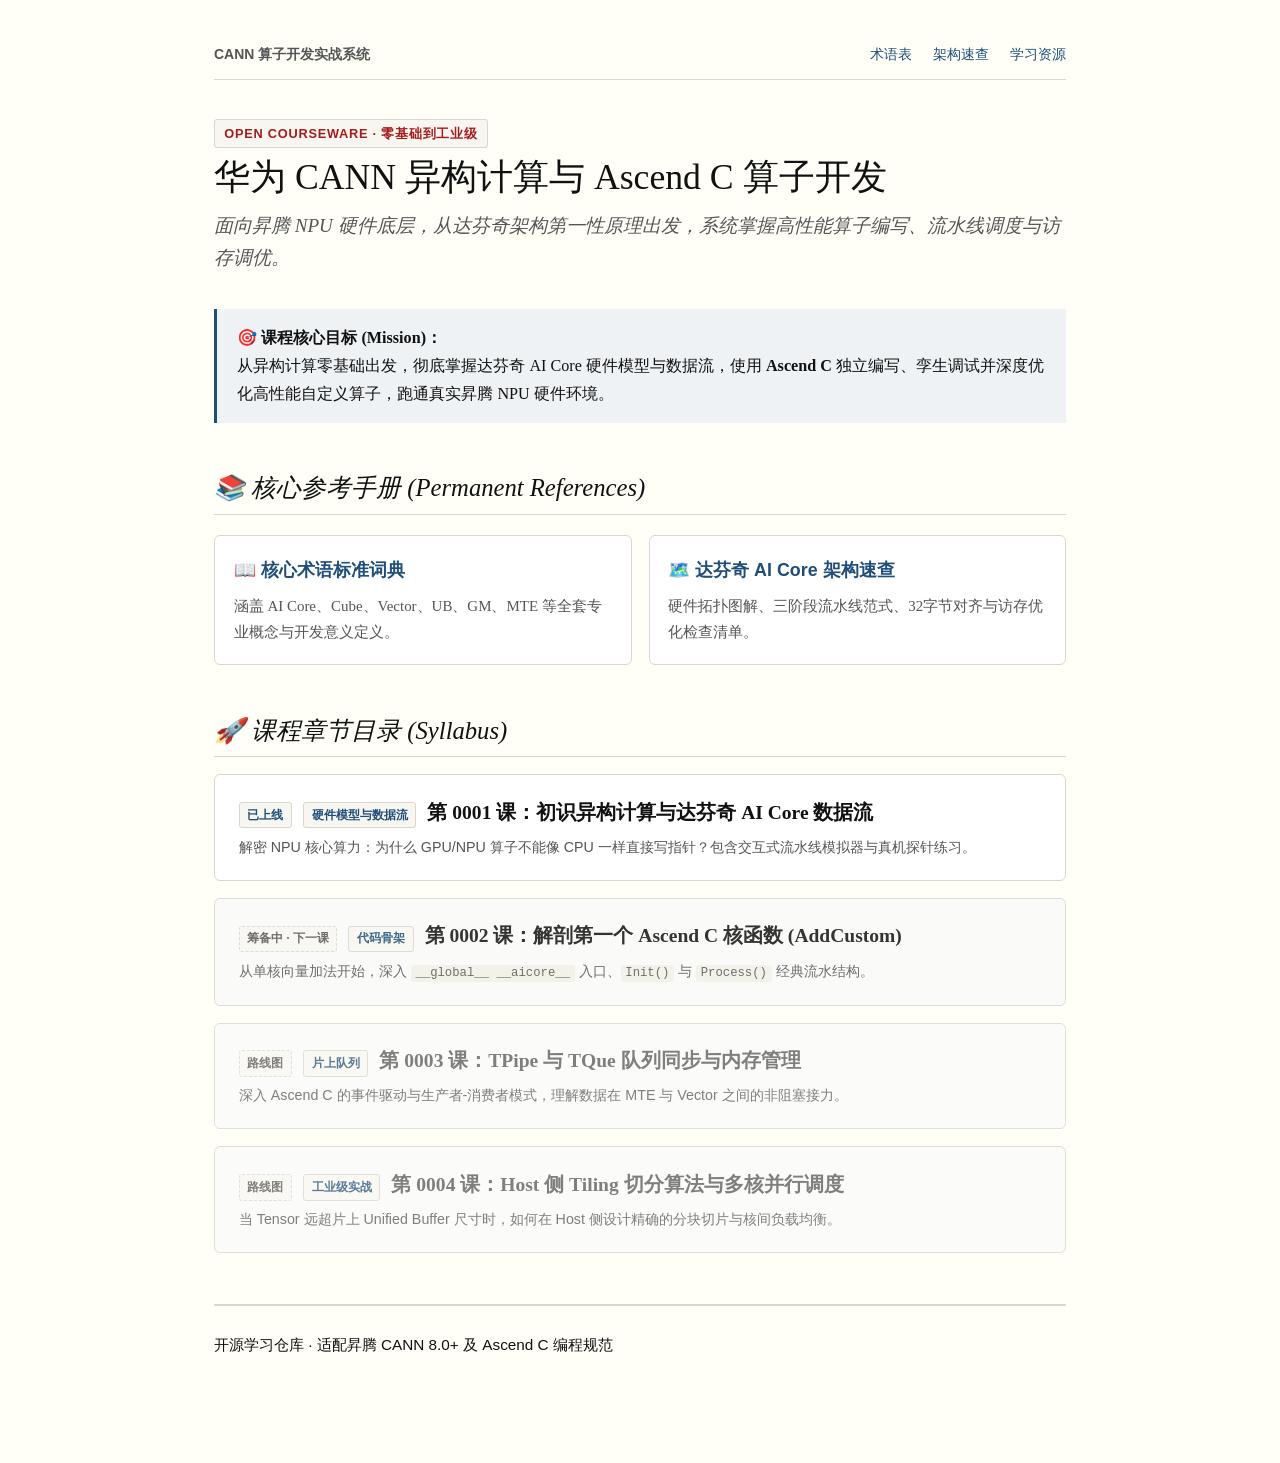
==== index.html @ 4b3ed384 "feat: initial commit for Huawei CANN & Ascend C courseware" ====
<!DOCTYPE html>
<html lang="zh-CN">
<head>
  <meta charset="UTF-8">
  <meta name="viewport" content="width=device-width, initial-scale=1.0">
  <title>华为 CANN 异构计算与 Ascend C 算子开发实战体系</title>
  <link rel="stylesheet" href="./assets/style.css">
  <style>
    .lesson-card {
      border: 1px solid var(--border);
      border-radius: 6px;
      padding: 1.2rem 1.4rem;
      margin: 1rem 0;
      background: #ffffff;
      transition: transform 0.15s ease, box-shadow 0.15s ease;
    }
    .lesson-card:hover {
      transform: translateY(-2px);
      box-shadow: 0 4px 12px rgba(0,0,0,0.06);
    }
    .lesson-card a {
      font-size: 1.15rem;
      font-weight: 600;
      text-decoration: none;
      color: var(--ink);
    }
    .lesson-card a:hover {
      color: var(--accent);
    }
    .lesson-meta {
      font-family: var(--font-sans);
      font-size: 0.84rem;
      color: var(--ink-muted);
      margin-top: 0.35rem;
    }
    .tag {
      display: inline-block;
      font-size: 0.72rem;
      padding: 0.1rem 0.45rem;
      border-radius: 3px;
      background: var(--surface);
      border: 1px solid var(--border);
      margin-right: 0.4rem;
      color: var(--accent-blue);
      font-weight: 600;
    }
    .tag-upcoming {
      color: var(--ink-muted);
      border-style: dashed;
    }
  </style>
</head>
<body>
  <nav class="course-nav">
    <div><strong>CANN 算子开发实战系统</strong></div>
    <div>
      <a href="./reference/glossary.html">术语表</a>
      <a href="./reference/architecture-cheatsheet.html">架构速查</a>
      <a href="./RESOURCES.md">学习资源</a>
    </div>
  </nav>

  <span class="badge">Open Courseware · 零基础到工业级</span>
  <h1>华为 CANN 异构计算与 Ascend C 算子开发</h1>
  <p class="subtitle">面向昇腾 NPU 硬件底层，从达芬奇架构第一性原理出发，系统掌握高性能算子编写、流水线调度与访存调优。</p>

  <div class="mission-tie">
    <strong>🎯 课程核心目标 (Mission)：</strong><br>
    从异构计算零基础出发，彻底掌握达芬奇 AI Core 硬件模型与数据流，使用 <strong>Ascend C</strong> 独立编写、孪生调试并深度优化高性能自定义算子，跑通真实昇腾 NPU 硬件环境。
  </div>

  <h2>📚 核心参考手册 (Permanent References)</h2>
  <div style="display: grid; grid-template-columns: 1fr 1fr; gap: 1rem; margin: 1.2rem 0;">
    <div style="border: 1px solid var(--border); border-radius: 6px; padding: 1.1rem; background: #ffffff;">
      <h3 style="margin-top:0;"><a href="./reference/glossary.html" style="text-decoration:none; color:var(--accent-blue);">📖 核心术语标准词典</a></h3>
      <p style="font-size:0.88rem; color:var(--ink-muted); margin-bottom:0;">
        涵盖 AI Core、Cube、Vector、UB、GM、MTE 等全套专业概念与开发意义定义。
      </p>
    </div>
    <div style="border: 1px solid var(--border); border-radius: 6px; padding: 1.1rem; background: #ffffff;">
      <h3 style="margin-top:0;"><a href="./reference/architecture-cheatsheet.html" style="text-decoration:none; color:var(--accent-blue);">🗺️ 达芬奇 AI Core 架构速查</a></h3>
      <p style="font-size:0.88rem; color:var(--ink-muted); margin-bottom:0;">
        硬件拓扑图解、三阶段流水线范式、32字节对齐与访存优化检查清单。
      </p>
    </div>
  </div>

  <h2>🚀 课程章节目录 (Syllabus)</h2>

  <div class="lesson-card">
    <div>
      <span class="tag">已上线</span>
      <span class="tag">硬件模型与数据流</span>
      <a href="./lessons/0001-cann-stack-and-aicore.html">第 0001 课：初识异构计算与达芬奇 AI Core 数据流</a>
    </div>
    <div class="lesson-meta">
      解密 NPU 核心算力：为什么 GPU/NPU 算子不能像 CPU 一样直接写指针？包含交互式流水线模拟器与真机探针练习。
    </div>
  </div>

  <div class="lesson-card" style="opacity: 0.85; background: #fafafa;">
    <div>
      <span class="tag tag-upcoming">筹备中 · 下一课</span>
      <span class="tag">代码骨架</span>
      <span style="font-size: 1.15rem; font-weight: 600; color: var(--ink);">第 0002 课：解剖第一个 Ascend C 核函数 (AddCustom)</span>
    </div>
    <div class="lesson-meta">
      从单核向量加法开始，深入 <code>__global__ __aicore__</code> 入口、<code>Init()</code> 与 <code>Process()</code> 经典流水结构。
    </div>
  </div>

  <div class="lesson-card" style="opacity: 0.75; background: #fafafa;">
    <div>
      <span class="tag tag-upcoming">路线图</span>
      <span class="tag">片上队列</span>
      <span style="font-size: 1.15rem; font-weight: 600; color: var(--ink-muted);">第 0003 课：TPipe 与 TQue 队列同步与内存管理</span>
    </div>
    <div class="lesson-meta">
      深入 Ascend C 的事件驱动与生产者-消费者模式，理解数据在 MTE 与 Vector 之间的非阻塞接力。
    </div>
  </div>

  <div class="lesson-card" style="opacity: 0.75; background: #fafafa;">
    <div>
      <span class="tag tag-upcoming">路线图</span>
      <span class="tag">工业级实战</span>
      <span style="font-size: 1.15rem; font-weight: 600; color: var(--ink-muted);">第 0004 课：Host 侧 Tiling 切分算法与多核并行调度</span>
    </div>
    <div class="lesson-meta">
      当 Tensor 远超片上 Unified Buffer 尺寸时，如何在 Host 侧设计精确的分块切片与核间负载均衡。
    </div>
  </div>

  <footer class="lesson-footer">
    <p>开源学习仓库 · 适配昇腾 CANN 8.0+ 及 Ascend C 编程规范</p>
  </footer>
</body>
</html>
---- assets/style.css ----
/* 
 * Huawei CANN & Ascend C Teaching Workspace Stylesheet
 * Inspired by Edward Tufte: high data-ink ratio, readable typography, margin notes, print-ready.
 */

:root {
  --bg: #fffff8;
  --surface: #f7f6f0;
  --surface-accent: #eef2f5;
  --ink: #111111;
  --ink-muted: #555555;
  --accent: #a61c1c;       /* Tufte crimson / Huawei subtle red */
  --accent-blue: #1f4e78;  /* Architecture blue */
  --border: #d8d6ce;
  --success-bg: #edf7ed;
  --success-ink: #1e4620;
  --success-border: #81c784;
  --error-bg: #fdeded;
  --error-ink: #5f2120;
  --error-border: #e57373;
  --code-bg: #f2f0e8;
  --font-serif: "Palatino Linotype", Palatino, "Book Antiqua", Georgia, "Songti SC", "Noto Serif CJK SC", serif;
  --font-sans: -apple-system, BlinkMacSystemFont, "PingFang SC", "Microsoft YaHei", "Helvetica Neue", sans-serif;
  --font-mono: "JetBrains Mono", "SFMono-Regular", Consolas, "Liberation Mono", Menlo, monospace;
}

* {
  box-sizing: border-box;
}

html {
  font-size: 17px;
  background-color: var(--bg);
  color: var(--ink);
}

body {
  font-family: var(--font-serif);
  line-height: 1.72;
  max-width: 920px;
  margin: 0 auto;
  padding: 2.5rem 2rem 5rem;
}

/* Top Navigation / Breadcrumb */
.course-nav {
  font-family: var(--font-sans);
  font-size: 0.82rem;
  color: var(--ink-muted);
  border-bottom: 1px solid var(--border);
  padding-bottom: 0.75rem;
  margin-bottom: 2.2rem;
  display: flex;
  justify-content: space-between;
  align-items: center;
  flex-wrap: wrap;
  gap: 0.5rem;
}

.course-nav a {
  color: var(--accent-blue);
  text-decoration: none;
  margin-left: 1rem;
}

.course-nav a:first-child {
  margin-left: 0;
}

.course-nav a:hover {
  text-decoration: underline;
}

.badge {
  display: inline-block;
  font-family: var(--font-sans);
  font-size: 0.75rem;
  font-weight: 600;
  text-transform: uppercase;
  letter-spacing: 0.06em;
  padding: 0.15rem 0.55rem;
  border-radius: 3px;
  background: var(--surface);
  border: 1px solid var(--border);
  color: var(--accent);
}

/* Headings */
h1 {
  font-weight: 400;
  font-size: 2.1rem;
  line-height: 1.25;
  margin: 0.4rem 0 0.6rem;
  color: var(--ink);
}

.subtitle {
  font-size: 1.12rem;
  color: var(--ink-muted);
  font-style: italic;
  margin-top: 0;
  margin-bottom: 2rem;
}

h2 {
  font-weight: 400;
  font-style: italic;
  font-size: 1.45rem;
  margin-top: 2.6rem;
  margin-bottom: 0.8rem;
  border-bottom: 1px solid var(--border);
  padding-bottom: 0.25rem;
}

h3 {
  font-family: var(--font-sans);
  font-size: 1.05rem;
  font-weight: 600;
  margin-top: 1.6rem;
  margin-bottom: 0.5rem;
}

p {
  margin-top: 0;
  margin-bottom: 1.15rem;
}

a {
  color: var(--accent);
  text-decoration: underline;
  text-decoration-thickness: 1px;
  text-underline-offset: 3px;
}

a:hover {
  color: var(--accent-blue);
}

/* Code & Pre */
code {
  font-family: var(--font-mono);
  font-size: 0.86em;
  background: var(--code-bg);
  padding: 0.12em 0.38em;
  border-radius: 3px;
}

pre {
  background: #1d2021;
  color: #ebdbb2;
  padding: 1.1rem 1.3rem;
  border-radius: 5px;
  overflow-x: auto;
  font-family: var(--font-mono);
  font-size: 0.84rem;
  line-height: 1.55;
  margin: 1.2rem 0 1.5rem;
}

pre code {
  background: none;
  padding: 0;
  color: inherit;
  font-size: inherit;
}

/* Callout / Margin Note Box */
.margin-note {
  background: var(--surface);
  border-left: 3px solid var(--accent);
  padding: 0.9rem 1.2rem;
  margin: 1.25rem 0;
  font-size: 0.94rem;
}

.margin-note strong {
  font-family: var(--font-sans);
  color: var(--accent);
}

.mission-tie {
  background: var(--surface-accent);
  border-left: 3px solid var(--accent-blue);
  padding: 0.9rem 1.2rem;
  margin: 1.4rem 0;
  font-size: 0.95rem;
}

/* Architecture Diagram Container */
.diagram-box {
  background: #ffffff;
  border: 1px solid var(--border);
  border-radius: 6px;
  padding: 1.5rem;
  margin: 1.5rem 0;
  box-shadow: 0 1px 3px rgba(0,0,0,0.03);
}

.diagram-caption {
  font-family: var(--font-sans);
  font-size: 0.82rem;
  color: var(--ink-muted);
  text-align: center;
  margin-top: 0.75rem;
}

/* Interactive Pipeline Simulator */
.sim-panel {
  background: var(--surface);
  border: 1px solid var(--border);
  border-radius: 6px;
  padding: 1.4rem;
  margin: 1.6rem 0;
  font-family: var(--font-sans);
}

.sim-controls {
  display: flex;
  gap: 0.6rem;
  flex-wrap: wrap;
  margin-bottom: 1.1rem;
}

.sim-btn {
  font-family: var(--font-sans);
  font-size: 0.88rem;
  font-weight: 600;
  padding: 0.48rem 0.95rem;
  border: 1px solid var(--accent-blue);
  background: #ffffff;
  color: var(--accent-blue);
  border-radius: 4px;
  cursor: pointer;
  transition: all 0.15s ease;
}

.sim-btn:hover, .sim-btn.active {
  background: var(--accent-blue);
  color: #ffffff;
}

.sim-stage-grid {
  display: grid;
  grid-template-columns: repeat(3, 1fr);
  gap: 0.8rem;
  margin-bottom: 1rem;
}

.sim-node {
  background: #ffffff;
  border: 2px solid var(--border);
  border-radius: 6px;
  padding: 0.9rem;
  text-align: center;
  transition: all 0.25s ease;
}

.sim-node.active-node {
  border-color: var(--accent);
  background: #fff8f6;
  transform: translateY(-2px);
  box-shadow: 0 4px 10px rgba(166, 28, 28, 0.12);
}

.sim-node-title {
  font-weight: 700;
  font-size: 0.95rem;
  margin-bottom: 0.3rem;
}

.sim-node-sub {
  font-size: 0.8rem;
  color: var(--ink-muted);
}

.sim-status {
  background: #ffffff;
  border-left: 4px solid var(--accent-blue);
  padding: 0.75rem 1rem;
  font-size: 0.9rem;
  min-height: 3.4rem;
}

/* Quiz Widget */
.quiz-section {
  margin-top: 2.5rem;
  padding: 1.5rem;
  background: var(--surface);
  border: 1px solid var(--border);
  border-radius: 6px;
}

.quiz-question {
  margin-bottom: 1.8rem;
  padding-bottom: 1.4rem;
  border-bottom: 1px dashed var(--border);
}

.quiz-question:last-child {
  margin-bottom: 0;
  padding-bottom: 0;
  border-bottom: none;
}

.quiz-prompt {
  font-family: var(--font-sans);
  font-weight: 600;
  font-size: 1rem;
  margin-bottom: 0.8rem;
}

.quiz-options {
  display: flex;
  flex-direction: column;
  gap: 0.5rem;
}

.quiz-option {
  font-family: var(--font-mono);
  font-size: 0.9rem;
  text-align: left;
  padding: 0.65rem 0.95rem;
  background: #ffffff;
  border: 1px solid var(--border);
  border-radius: 4px;
  cursor: pointer;
  transition: border-color 0.15s, background 0.15s;
}

.quiz-option:hover {
  border-color: var(--accent-blue);
  background: #f9fbfd;
}

.quiz-option.correct {
  background: var(--success-bg);
  border-color: var(--success-border);
  color: var(--success-ink);
  font-weight: 600;
}

.quiz-option.incorrect {
  background: var(--error-bg);
  border-color: var(--error-border);
  color: var(--error-ink);
}

.quiz-feedback {
  margin-top: 0.65rem;
  font-family: var(--font-sans);
  font-size: 0.88rem;
  padding: 0.6rem 0.85rem;
  border-radius: 4px;
  display: none;
}

.quiz-feedback.show-correct {
  display: block;
  background: var(--success-bg);
  color: var(--success-ink);
  border-left: 3px solid var(--success-border);
}

.quiz-feedback.show-incorrect {
  display: block;
  background: var(--error-bg);
  color: var(--error-ink);
  border-left: 3px solid var(--error-border);
}

/* Tables for Reference & Lessons */
table {
  width: 100%;
  border-collapse: collapse;
  margin: 1.3rem 0;
  font-size: 0.92rem;
}

th, td {
  text-align: left;
  padding: 0.6rem 0.8rem;
  border-bottom: 1px solid var(--border);
  vertical-align: top;
}

th {
  font-family: var(--font-sans);
  font-weight: 600;
  border-bottom: 2px solid var(--ink);
}

/* Footer / Teacher Reminder */
.lesson-footer {
  margin-top: 3rem;
  padding-top: 1.5rem;
  border-top: 2px solid var(--border);
  font-family: var(--font-sans);
  font-size: 0.9rem;
}

.teacher-callout {
  background: #fff9eb;
  border: 1px solid #e6d09c;
  border-radius: 6px;
  padding: 1rem 1.25rem;
  margin-top: 1rem;
}

@media print {
  body {
    padding: 0;
    font-size: 11pt;
  }
  .sim-controls, .course-nav {
    display: none;
  }
}
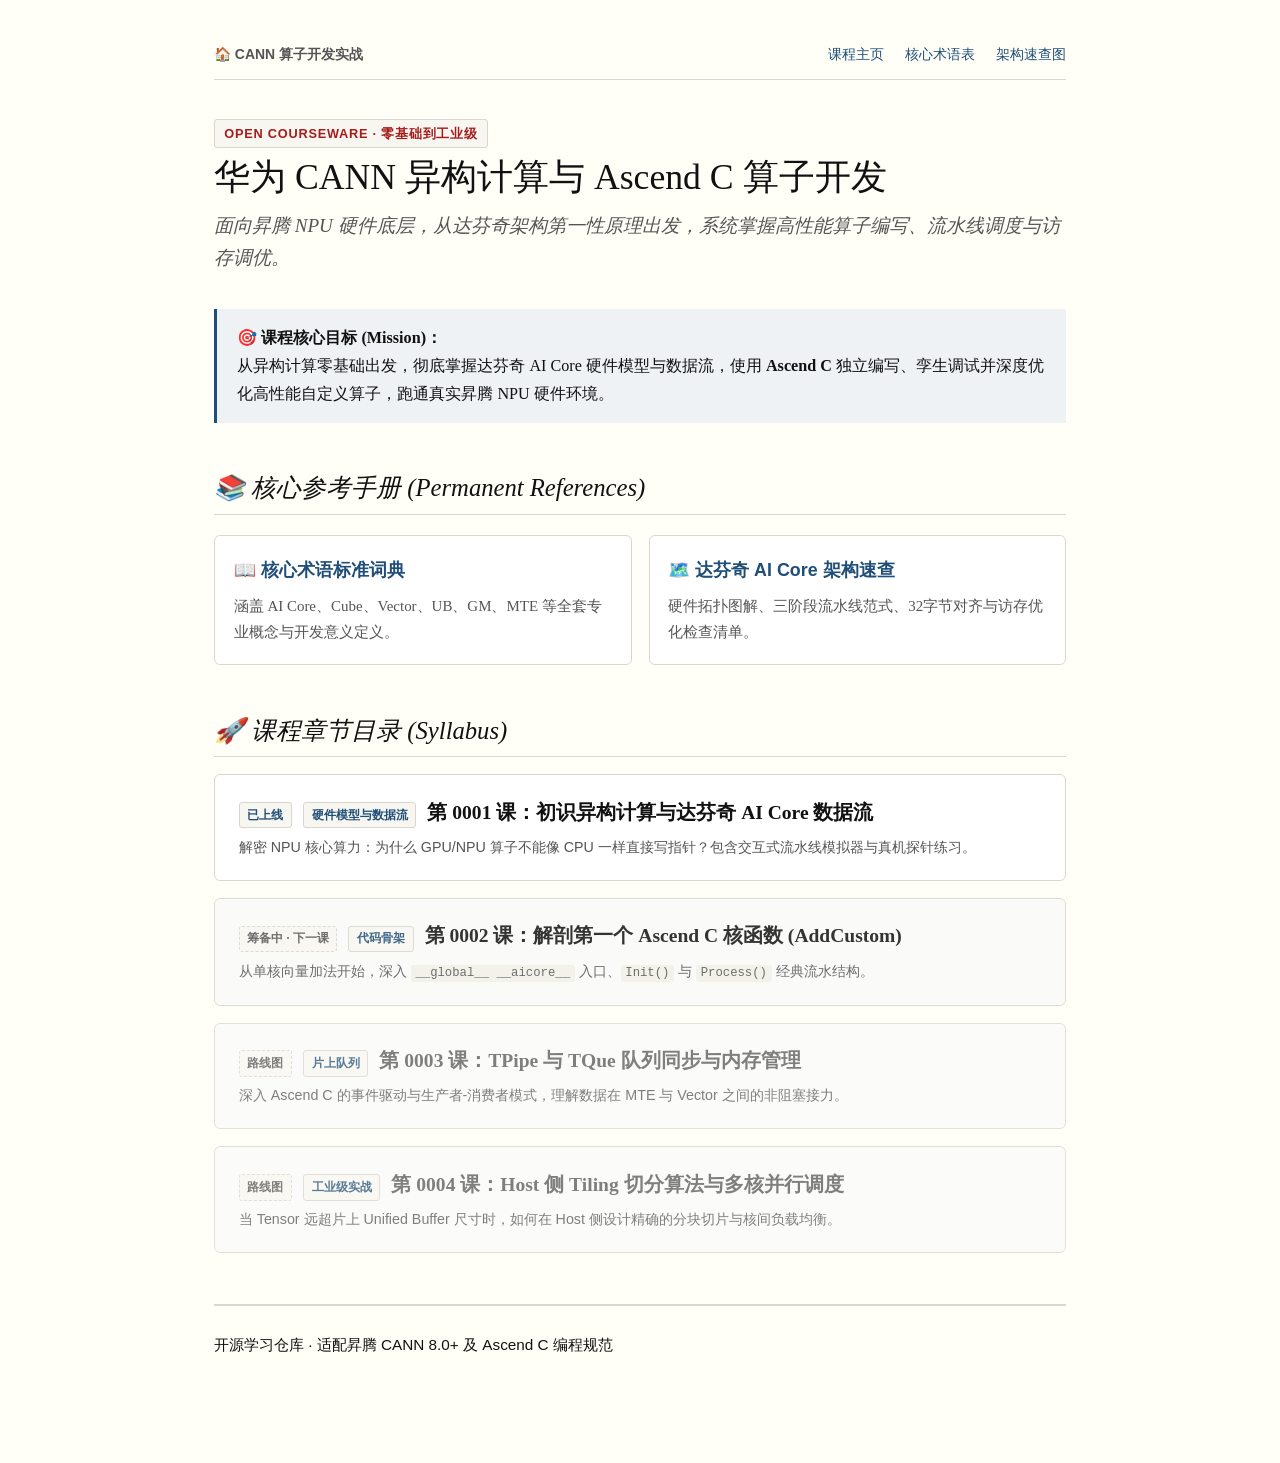
==== commit 7f2558e5: "fix: add navigation links back to course home across lessons and references" ====
--- a/index.html
+++ b/index.html
@@ -52,11 +52,11 @@
 </head>
 <body>
   <nav class="course-nav">
-    <div><strong>CANN 算子开发实战系统</strong></div>
+    <div><a href="./index.html" style="color:inherit; text-decoration:none; font-weight:700;">🏠 CANN 算子开发实战</a></div>
     <div>
-      <a href="./reference/glossary.html">术语表</a>
-      <a href="./reference/architecture-cheatsheet.html">架构速查</a>
-      <a href="./RESOURCES.md">学习资源</a>
+      <a href="./index.html">课程主页</a>
+      <a href="./reference/glossary.html">核心术语表</a>
+      <a href="./reference/architecture-cheatsheet.html">架构速查图</a>
     </div>
   </nav>
 
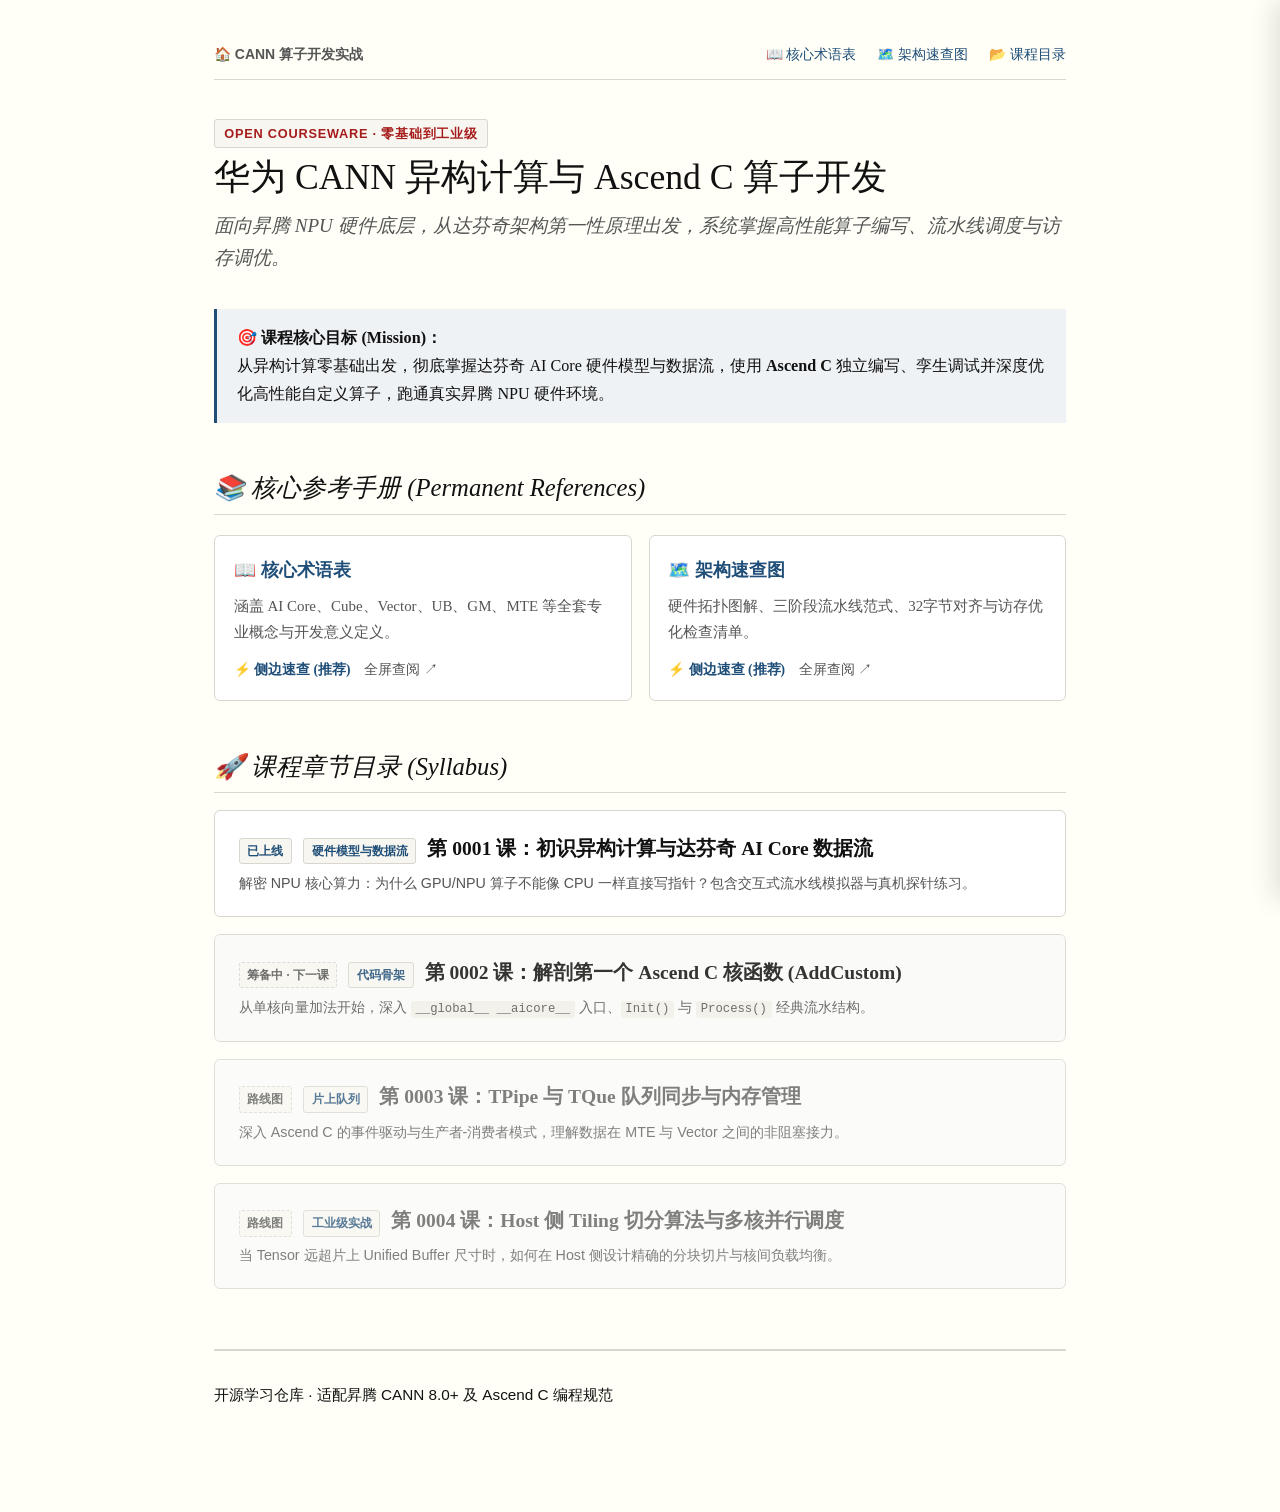
==== commit 11f2874d: "feat: redesign navigation flow with in-page reference drawer and standardized lesson routing" ====
--- a/index.html
+++ b/index.html
@@ -5,6 +5,7 @@
   <meta name="viewport" content="width=device-width, initial-scale=1.0">
   <title>华为 CANN 异构计算与 Ascend C 算子开发实战体系</title>
   <link rel="stylesheet" href="./assets/style.css">
+  <script src="./assets/nav-drawer.js" defer></script>
   <style>
     .lesson-card {
       border: 1px solid var(--border);
@@ -54,9 +55,9 @@
   <nav class="course-nav">
     <div><a href="./index.html" style="color:inherit; text-decoration:none; font-weight:700;">🏠 CANN 算子开发实战</a></div>
     <div>
-      <a href="./index.html">课程主页</a>
-      <a href="./reference/glossary.html">核心术语表</a>
-      <a href="./reference/architecture-cheatsheet.html">架构速查图</a>
+      <a href="./reference/glossary.html" data-drawer="glossary">📖 核心术语表</a>
+      <a href="./reference/architecture-cheatsheet.html" data-drawer="architecture">🗺️ 架构速查图</a>
+      <a href="#syllabus">📂 课程目录</a>
     </div>
   </nav>
 
@@ -72,20 +73,32 @@
   <h2>📚 核心参考手册 (Permanent References)</h2>
   <div style="display: grid; grid-template-columns: 1fr 1fr; gap: 1rem; margin: 1.2rem 0;">
     <div style="border: 1px solid var(--border); border-radius: 6px; padding: 1.1rem; background: #ffffff;">
-      <h3 style="margin-top:0;"><a href="./reference/glossary.html" style="text-decoration:none; color:var(--accent-blue);">📖 核心术语标准词典</a></h3>
-      <p style="font-size:0.88rem; color:var(--ink-muted); margin-bottom:0;">
+      <h3 style="margin-top:0;">
+        <a href="./reference/glossary.html" data-drawer="glossary" style="text-decoration:none; color:var(--accent-blue);">📖 核心术语表</a>
+      </h3>
+      <p style="font-size:0.88rem; color:var(--ink-muted); margin-bottom:0.75rem;">
         涵盖 AI Core、Cube、Vector、UB、GM、MTE 等全套专业概念与开发意义定义。
       </p>
+      <div style="font-size:0.8rem; display:flex; gap:0.8rem;">
+        <a href="./reference/glossary.html" data-drawer="glossary" style="color:var(--accent-blue); font-weight:600; text-decoration:none;">⚡ 侧边速查 (推荐)</a>
+        <a href="./reference/glossary.html" style="color:var(--ink-muted); text-decoration:none;">全屏查阅 ↗</a>
+      </div>
     </div>
     <div style="border: 1px solid var(--border); border-radius: 6px; padding: 1.1rem; background: #ffffff;">
-      <h3 style="margin-top:0;"><a href="./reference/architecture-cheatsheet.html" style="text-decoration:none; color:var(--accent-blue);">🗺️ 达芬奇 AI Core 架构速查</a></h3>
-      <p style="font-size:0.88rem; color:var(--ink-muted); margin-bottom:0;">
+      <h3 style="margin-top:0;">
+        <a href="./reference/architecture-cheatsheet.html" data-drawer="architecture" style="text-decoration:none; color:var(--accent-blue);">🗺️ 架构速查图</a>
+      </h3>
+      <p style="font-size:0.88rem; color:var(--ink-muted); margin-bottom:0.75rem;">
         硬件拓扑图解、三阶段流水线范式、32字节对齐与访存优化检查清单。
       </p>
+      <div style="font-size:0.8rem; display:flex; gap:0.8rem;">
+        <a href="./reference/architecture-cheatsheet.html" data-drawer="architecture" style="color:var(--accent-blue); font-weight:600; text-decoration:none;">⚡ 侧边速查 (推荐)</a>
+        <a href="./reference/architecture-cheatsheet.html" style="color:var(--ink-muted); text-decoration:none;">全屏查阅 ↗</a>
+      </div>
     </div>
   </div>
 
-  <h2>🚀 课程章节目录 (Syllabus)</h2>
+  <h2 id="syllabus">🚀 课程章节目录 (Syllabus)</h2>
 
   <div class="lesson-card">
     <div>
--- a/assets/style.css
+++ b/assets/style.css
@@ -391,8 +391,8 @@
 
 /* Footer / Teacher Reminder */
 .lesson-footer {
-  margin-top: 3rem;
-  padding-top: 1.5rem;
+  margin-top: 3.5rem;
+  padding-top: 1.8rem;
   border-top: 2px solid var(--border);
   font-family: var(--font-sans);
   font-size: 0.9rem;
@@ -403,7 +403,319 @@
   border: 1px solid #e6d09c;
   border-radius: 6px;
   padding: 1rem 1.25rem;
-  margin-top: 1rem;
+  margin-bottom: 1.8rem;
+}
+
+/* Three-stage Lesson Flow Navigation */
+.lesson-flow-nav {
+  display: grid;
+  grid-template-columns: 1fr auto 1fr;
+  gap: 1rem;
+  align-items: center;
+  margin-top: 1.2rem;
+}
+
+.flow-btn {
+  display: inline-flex;
+  align-items: center;
+  justify-content: center;
+  gap: 0.4rem;
+  padding: 0.7rem 1.1rem;
+  border-radius: 6px;
+  border: 1px solid var(--border);
+  background: #ffffff;
+  color: var(--ink);
+  text-decoration: none;
+  font-family: var(--font-sans);
+  font-size: 0.88rem;
+  font-weight: 500;
+  transition: all 0.15s ease;
+}
+
+.flow-btn:hover {
+  background: var(--surface);
+  border-color: var(--ink-muted);
+  text-decoration: none;
+}
+
+.flow-btn-primary {
+  background: var(--accent-blue);
+  color: #ffffff;
+  border-color: var(--accent-blue);
+  font-weight: 600;
+}
+
+.flow-btn-primary:hover {
+  background: #173b5a;
+  color: #ffffff;
+}
+
+.flow-btn.disabled,
+.flow-btn.upcoming {
+  background: #f7f6f0;
+  color: var(--ink-muted);
+  border-style: dashed;
+  cursor: not-allowed;
+  opacity: 0.85;
+}
+
+/* Interactive In-Text Term Chips */
+.term-chip {
+  display: inline-block;
+  cursor: pointer;
+  padding: 0.05rem 0.35rem;
+  margin: 0 0.15rem;
+  background: #eef3f7;
+  border-radius: 4px;
+  border-bottom: 2px dotted var(--accent-blue);
+  color: var(--accent-blue);
+  font-weight: 600;
+  font-family: var(--font-sans);
+  font-size: 0.92em;
+  transition: all 0.15s ease;
+}
+
+.term-chip:hover {
+  background: #ddeaf3;
+  color: #0f2c46;
+}
+
+/* Reference Action Top/Bottom Bar */
+.ref-action-bar {
+  display: flex;
+  justify-content: space-between;
+  align-items: center;
+  padding: 0.75rem 1rem;
+  background: var(--surface);
+  border: 1px solid var(--border);
+  border-radius: 6px;
+  margin-bottom: 2rem;
+  font-family: var(--font-sans);
+  font-size: 0.88rem;
+}
+
+/* Side Drawer Styles (Non-intrusive Reference Inspector) */
+body.drawer-locked {
+  overflow: hidden;
+}
+
+.drawer-backdrop {
+  position: fixed;
+  top: 0;
+  left: 0;
+  width: 100vw;
+  height: 100vh;
+  background: rgba(17, 17, 17, 0.4);
+  backdrop-filter: blur(2px);
+  z-index: 998;
+  opacity: 0;
+  visibility: hidden;
+  transition: opacity 0.2s ease, visibility 0.2s ease;
+}
+
+.drawer-backdrop.open {
+  opacity: 1;
+  visibility: visible;
+}
+
+.drawer-panel {
+  position: fixed;
+  top: 0;
+  right: 0;
+  width: 480px;
+  max-width: 92vw;
+  height: 100vh;
+  background: #fcfbf7;
+  border-left: 1px solid var(--border);
+  box-shadow: -6px 0 24px rgba(0, 0, 0, 0.12);
+  z-index: 999;
+  display: flex;
+  flex-direction: column;
+  transform: translateX(100%);
+  transition: transform 0.25s cubic-bezier(0.16, 1, 0.3, 1);
+  font-family: var(--font-sans);
+}
+
+.drawer-panel.open {
+  transform: translateX(0);
+}
+
+.drawer-header {
+  display: flex;
+  justify-content: space-between;
+  align-items: center;
+  padding: 0.85rem 1.1rem;
+  border-bottom: 1px solid var(--border);
+  background: #ffffff;
+}
+
+.drawer-tabs {
+  display: flex;
+  gap: 0.4rem;
+}
+
+.drawer-tab {
+  background: transparent;
+  border: 1px solid transparent;
+  border-radius: 4px;
+  padding: 0.35rem 0.65rem;
+  font-size: 0.85rem;
+  font-weight: 600;
+  color: var(--ink-muted);
+  cursor: pointer;
+  transition: all 0.15s ease;
+}
+
+.drawer-tab:hover {
+  color: var(--ink);
+  background: var(--surface);
+}
+
+.drawer-tab.active {
+  background: var(--surface);
+  border-color: var(--border);
+  color: var(--accent-blue);
+}
+
+.drawer-actions {
+  display: flex;
+  align-items: center;
+  gap: 0.6rem;
+}
+
+.drawer-external-link {
+  font-size: 0.8rem;
+  color: var(--accent-blue);
+  text-decoration: none;
+  font-weight: 500;
+}
+
+.drawer-external-link:hover {
+  text-decoration: underline;
+}
+
+.drawer-close-btn {
+  background: transparent;
+  border: none;
+  font-size: 1.1rem;
+  line-height: 1;
+  color: var(--ink-muted);
+  cursor: pointer;
+  padding: 0.3rem 0.5rem;
+  border-radius: 4px;
+}
+
+.drawer-close-btn:hover {
+  background: #eeeeee;
+  color: var(--ink);
+}
+
+.drawer-search-bar {
+  padding: 0.65rem 1.1rem;
+  background: #f7f6f0;
+  border-bottom: 1px solid var(--border);
+}
+
+.drawer-search-bar input {
+  width: 100%;
+  padding: 0.45rem 0.75rem;
+  font-size: 0.86rem;
+  border: 1px solid var(--border);
+  border-radius: 4px;
+  background: #ffffff;
+  outline: none;
+  box-sizing: border-box;
+}
+
+.drawer-search-bar input:focus {
+  border-color: var(--accent-blue);
+}
+
+.drawer-body {
+  flex: 1;
+  overflow-y: auto;
+  padding: 1rem 1.2rem;
+}
+
+.drawer-tab-pane {
+  display: none;
+}
+
+.drawer-tab-pane.active {
+  display: block;
+}
+
+.drawer-sec {
+  margin-bottom: 1.5rem;
+}
+
+.drawer-sec-title {
+  font-size: 0.95rem;
+  font-weight: 700;
+  color: var(--ink);
+  margin-bottom: 0.5rem;
+  border-bottom: 1px solid var(--border);
+  padding-bottom: 0.25rem;
+}
+
+.drawer-term-list {
+  display: flex;
+  flex-direction: column;
+  gap: 0.85rem;
+}
+
+.drawer-term-item {
+  background: #ffffff;
+  border: 1px solid var(--border);
+  border-radius: 5px;
+  padding: 0.75rem 0.9rem;
+  box-shadow: 0 1px 3px rgba(0,0,0,0.03);
+}
+
+.drawer-term-header {
+  display: flex;
+  justify-content: space-between;
+  align-items: center;
+  margin-bottom: 0.2rem;
+}
+
+.drawer-term-title {
+  font-weight: 700;
+  font-size: 0.95rem;
+  color: var(--ink);
+}
+
+.drawer-term-badge {
+  font-size: 0.7rem;
+  padding: 0.1rem 0.4rem;
+  border-radius: 3px;
+  background: var(--surface);
+  border: 1px solid var(--border);
+  color: var(--accent-blue);
+  font-weight: 600;
+}
+
+.drawer-term-en {
+  font-size: 0.76rem;
+  color: var(--ink-muted);
+  font-style: italic;
+  margin-bottom: 0.4rem;
+}
+
+.drawer-term-desc {
+  font-size: 0.83rem;
+  line-height: 1.55;
+  color: #333333;
+}
+
+@media (max-width: 640px) {
+  .lesson-flow-nav {
+    grid-template-columns: 1fr;
+  }
+  .drawer-panel {
+    width: 100vw;
+    max-width: 100vw;
+  }
 }
 
 @media print {
@@ -411,7 +723,7 @@
     padding: 0;
     font-size: 11pt;
   }
-  .sim-controls, .course-nav {
-    display: none;
+  .sim-controls, .course-nav, .lesson-flow-nav, #site-drawer-container {
+    display: none !important;
   }
 }
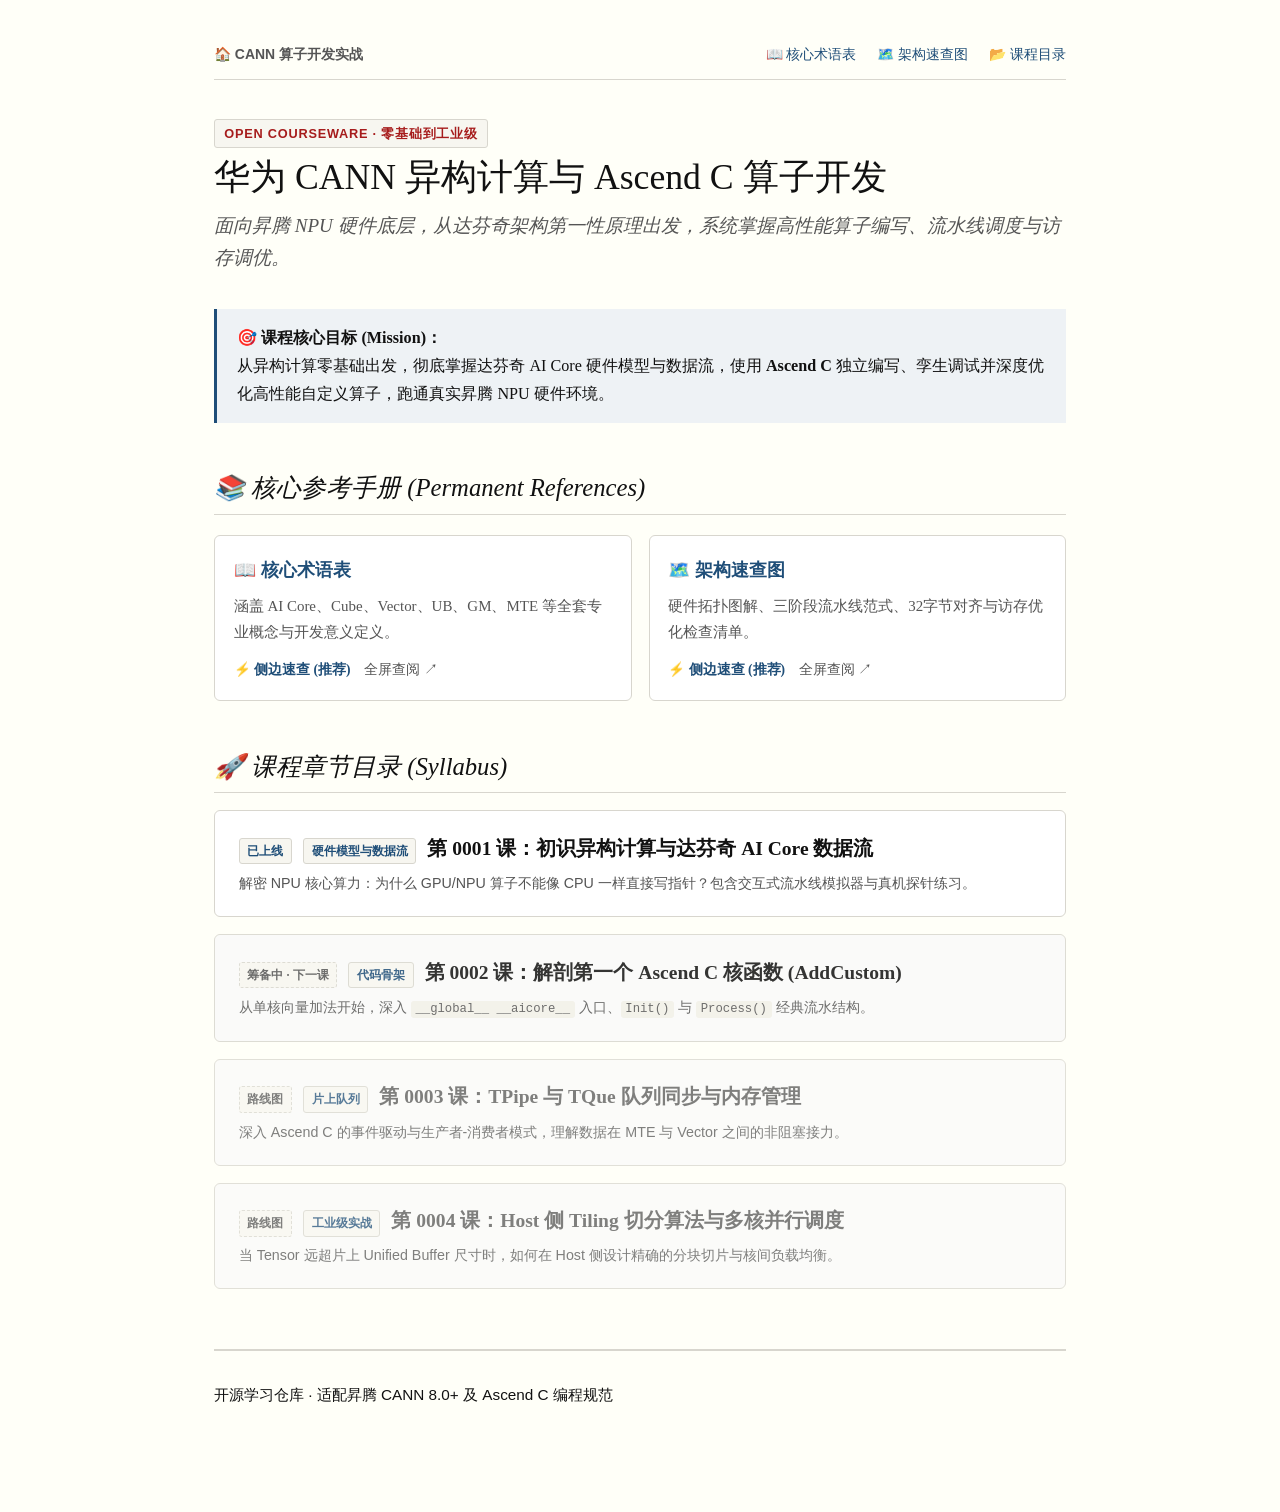
==== commit b470469a: "fix: inject self-contained drawer styles, isolate from flow, and bust browser cache" ====
--- a/index.html
+++ b/index.html
@@ -4,8 +4,8 @@
   <meta charset="UTF-8">
   <meta name="viewport" content="width=device-width, initial-scale=1.0">
   <title>华为 CANN 异构计算与 Ascend C 算子开发实战体系</title>
-  <link rel="stylesheet" href="./assets/style.css">
-  <script src="./assets/nav-drawer.js" defer></script>
+  <link rel="stylesheet" href="./assets/style.css?v=20261025">
+  <script src="./assets/nav-drawer.js?v=20261025" defer></script>
   <style>
     .lesson-card {
       border: 1px solid var(--border);
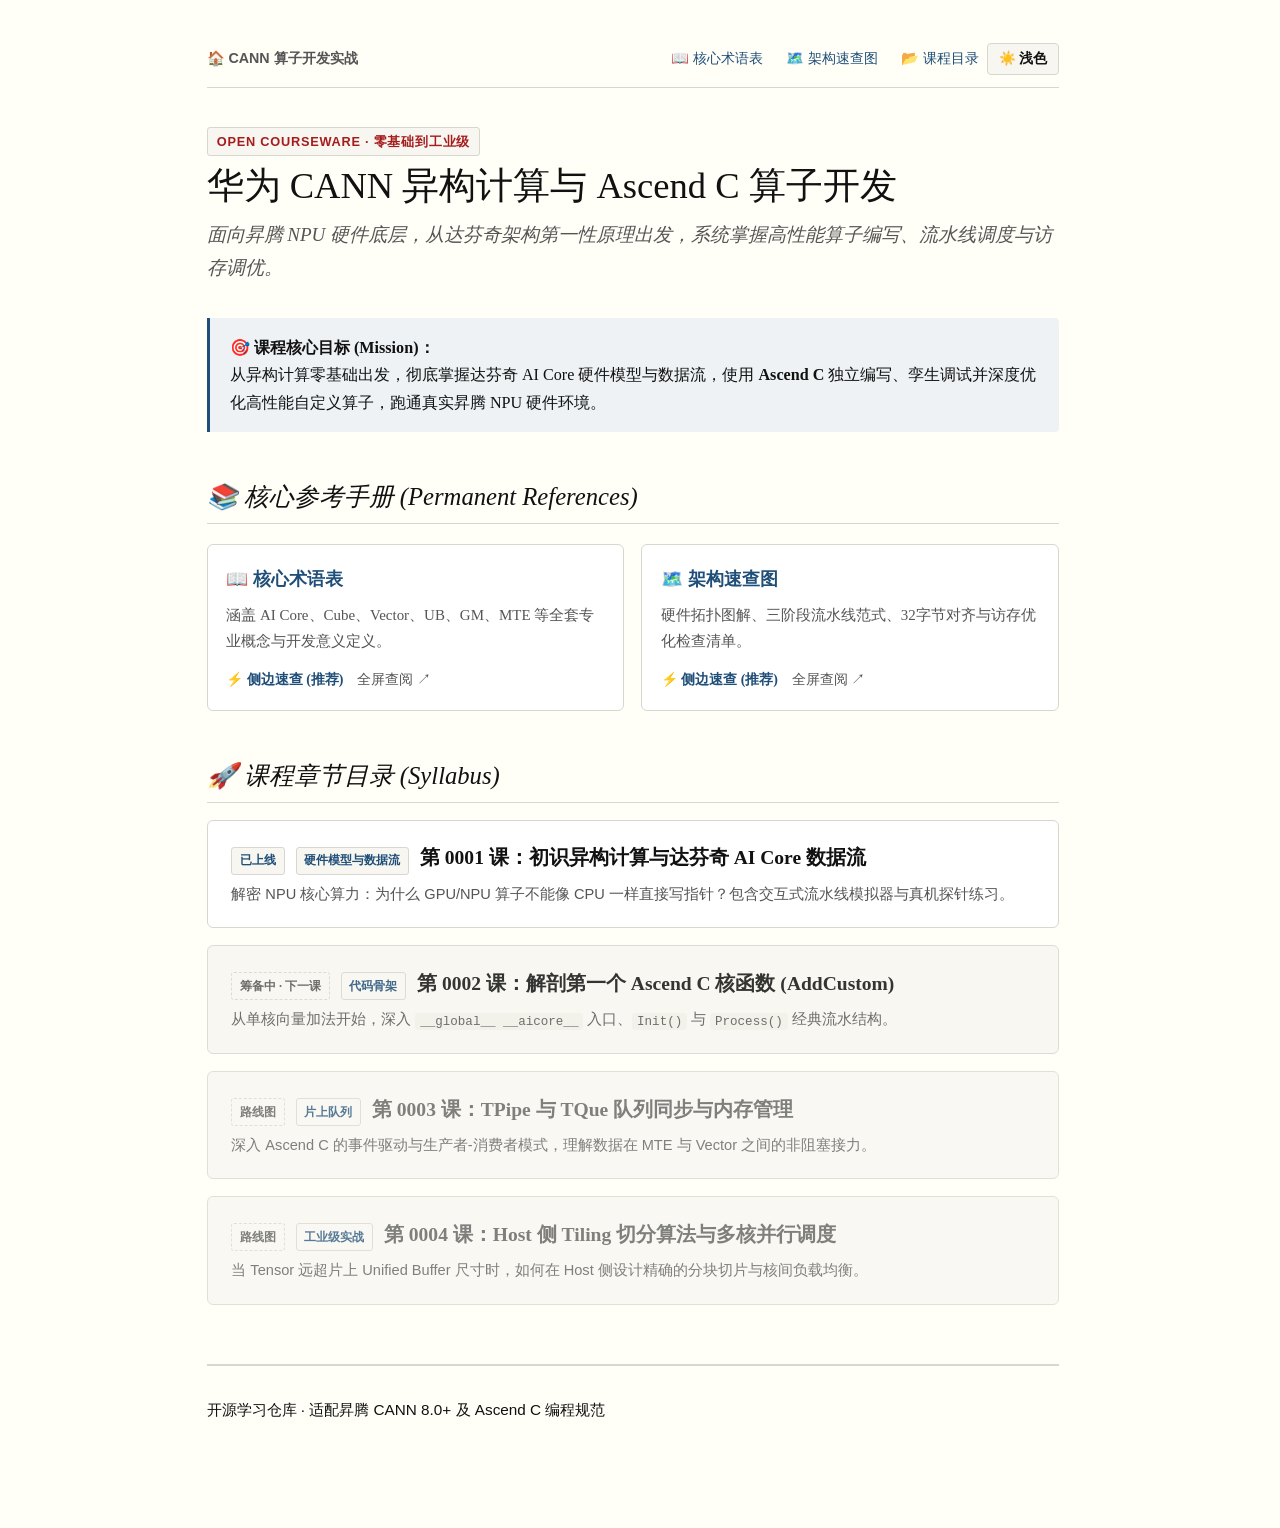
==== commit ad3b4d1f: "feat: modernize project with native dialog, view transitions, dark mode, and a11y standards" ====
--- a/index.html
+++ b/index.html
@@ -3,146 +3,118 @@
 <head>
   <meta charset="UTF-8">
   <meta name="viewport" content="width=device-width, initial-scale=1.0">
+  <meta name="color-scheme" content="light dark">
   <title>华为 CANN 异构计算与 Ascend C 算子开发实战体系</title>
+  <script>
+    (function() {
+      const t = localStorage.getItem('site-theme');
+      if (t === 'dark' || t === 'light') {
+        document.documentElement.setAttribute('data-theme', t);
+      }
+    })();
+  </script>
   <link rel="stylesheet" href="./assets/style.css?v=20261025">
   <script src="./assets/nav-drawer.js?v=20261025" defer></script>
-  <style>
-    .lesson-card {
-      border: 1px solid var(--border);
-      border-radius: 6px;
-      padding: 1.2rem 1.4rem;
-      margin: 1rem 0;
-      background: #ffffff;
-      transition: transform 0.15s ease, box-shadow 0.15s ease;
-    }
-    .lesson-card:hover {
-      transform: translateY(-2px);
-      box-shadow: 0 4px 12px rgba(0,0,0,0.06);
-    }
-    .lesson-card a {
-      font-size: 1.15rem;
-      font-weight: 600;
-      text-decoration: none;
-      color: var(--ink);
-    }
-    .lesson-card a:hover {
-      color: var(--accent);
-    }
-    .lesson-meta {
-      font-family: var(--font-sans);
-      font-size: 0.84rem;
-      color: var(--ink-muted);
-      margin-top: 0.35rem;
-    }
-    .tag {
-      display: inline-block;
-      font-size: 0.72rem;
-      padding: 0.1rem 0.45rem;
-      border-radius: 3px;
-      background: var(--surface);
-      border: 1px solid var(--border);
-      margin-right: 0.4rem;
-      color: var(--accent-blue);
-      font-weight: 600;
-    }
-    .tag-upcoming {
-      color: var(--ink-muted);
-      border-style: dashed;
-    }
-  </style>
 </head>
 <body>
-  <nav class="course-nav">
-    <div><a href="./index.html" style="color:inherit; text-decoration:none; font-weight:700;">🏠 CANN 算子开发实战</a></div>
-    <div>
-      <a href="./reference/glossary.html" data-drawer="glossary">📖 核心术语表</a>
-      <a href="./reference/architecture-cheatsheet.html" data-drawer="architecture">🗺️ 架构速查图</a>
-      <a href="#syllabus">📂 课程目录</a>
+  <a href="#main-content" class="skip-link">跳至主要内容</a>
+
+  <header>
+    <nav class="course-nav" aria-label="课程全局导航">
+      <div><a href="./index.html" style="color:inherit; text-decoration:none; font-weight:700;">🏠 CANN 算子开发实战</a></div>
+      <div class="nav-actions">
+        <a href="./reference/glossary.html" data-drawer="glossary">📖 核心术语表</a>
+        <a href="./reference/architecture-cheatsheet.html" data-drawer="architecture">🗺️ 架构速查图</a>
+        <a href="#syllabus">📂 课程目录</a>
+        <button class="theme-toggle-btn" type="button" aria-label="切换主题">🌓 主题</button>
+      </div>
+    </nav>
+  </header>
+
+  <main id="main-content" tabindex="-1">
+    <span class="badge">Open Courseware · 零基础到工业级</span>
+    <h1>华为 CANN 异构计算与 Ascend C 算子开发</h1>
+    <p class="subtitle">面向昇腾 NPU 硬件底层，从达芬奇架构第一性原理出发，系统掌握高性能算子编写、流水线调度与访存调优。</p>
+
+    <div class="mission-tie">
+      <strong>🎯 课程核心目标 (Mission)：</strong><br>
+      从异构计算零基础出发，彻底掌握达芬奇 AI Core 硬件模型与数据流，使用 <strong>Ascend C</strong> 独立编写、孪生调试并深度优化高性能自定义算子，跑通真实昇腾 NPU 硬件环境。
     </div>
-  </nav>
 
-  <span class="badge">Open Courseware · 零基础到工业级</span>
-  <h1>华为 CANN 异构计算与 Ascend C 算子开发</h1>
-  <p class="subtitle">面向昇腾 NPU 硬件底层，从达芬奇架构第一性原理出发，系统掌握高性能算子编写、流水线调度与访存调优。</p>
-
-  <div class="mission-tie">
-    <strong>🎯 课程核心目标 (Mission)：</strong><br>
-    从异构计算零基础出发，彻底掌握达芬奇 AI Core 硬件模型与数据流，使用 <strong>Ascend C</strong> 独立编写、孪生调试并深度优化高性能自定义算子，跑通真实昇腾 NPU 硬件环境。
-  </div>
-
-  <h2>📚 核心参考手册 (Permanent References)</h2>
-  <div style="display: grid; grid-template-columns: 1fr 1fr; gap: 1rem; margin: 1.2rem 0;">
-    <div style="border: 1px solid var(--border); border-radius: 6px; padding: 1.1rem; background: #ffffff;">
-      <h3 style="margin-top:0;">
-        <a href="./reference/glossary.html" data-drawer="glossary" style="text-decoration:none; color:var(--accent-blue);">📖 核心术语表</a>
-      </h3>
-      <p style="font-size:0.88rem; color:var(--ink-muted); margin-bottom:0.75rem;">
-        涵盖 AI Core、Cube、Vector、UB、GM、MTE 等全套专业概念与开发意义定义。
-      </p>
-      <div style="font-size:0.8rem; display:flex; gap:0.8rem;">
-        <a href="./reference/glossary.html" data-drawer="glossary" style="color:var(--accent-blue); font-weight:600; text-decoration:none;">⚡ 侧边速查 (推荐)</a>
-        <a href="./reference/glossary.html" style="color:var(--ink-muted); text-decoration:none;">全屏查阅 ↗</a>
+    <h2>📚 核心参考手册 (Permanent References)</h2>
+    <div style="display: grid; grid-template-columns: repeat(auto-fit, minmax(280px, 1fr)); gap: 1rem; margin: 1.2rem 0;">
+      <div style="border: 1px solid var(--border); border-radius: 6px; padding: 1.1rem; background: var(--card-bg);">
+        <h3 style="margin-top:0;">
+          <a href="./reference/glossary.html" data-drawer="glossary" style="text-decoration:none; color:var(--accent-blue);">📖 核心术语表</a>
+        </h3>
+        <p style="font-size:0.88rem; color:var(--ink-muted); margin-bottom:0.75rem;">
+          涵盖 AI Core、Cube、Vector、UB、GM、MTE 等全套专业概念与开发意义定义。
+        </p>
+        <div style="font-size:0.82rem; display:flex; gap:0.8rem;">
+          <a href="./reference/glossary.html" data-drawer="glossary" style="color:var(--accent-blue); font-weight:600; text-decoration:none;">⚡ 侧边速查 (推荐)</a>
+          <a href="./reference/glossary.html" style="color:var(--ink-muted); text-decoration:none;">全屏查阅 ↗</a>
+        </div>
+      </div>
+      <div style="border: 1px solid var(--border); border-radius: 6px; padding: 1.1rem; background: var(--card-bg);">
+        <h3 style="margin-top:0;">
+          <a href="./reference/architecture-cheatsheet.html" data-drawer="architecture" style="text-decoration:none; color:var(--accent-blue);">🗺️ 架构速查图</a>
+        </h3>
+        <p style="font-size:0.88rem; color:var(--ink-muted); margin-bottom:0.75rem;">
+          硬件拓扑图解、三阶段流水线范式、32字节对齐与访存优化检查清单。
+        </p>
+        <div style="font-size:0.82rem; display:flex; gap:0.8rem;">
+          <a href="./reference/architecture-cheatsheet.html" data-drawer="architecture" style="color:var(--accent-blue); font-weight:600; text-decoration:none;">⚡ 侧边速查 (推荐)</a>
+          <a href="./reference/architecture-cheatsheet.html" style="color:var(--ink-muted); text-decoration:none;">全屏查阅 ↗</a>
+        </div>
       </div>
     </div>
-    <div style="border: 1px solid var(--border); border-radius: 6px; padding: 1.1rem; background: #ffffff;">
-      <h3 style="margin-top:0;">
-        <a href="./reference/architecture-cheatsheet.html" data-drawer="architecture" style="text-decoration:none; color:var(--accent-blue);">🗺️ 架构速查图</a>
-      </h3>
-      <p style="font-size:0.88rem; color:var(--ink-muted); margin-bottom:0.75rem;">
-        硬件拓扑图解、三阶段流水线范式、32字节对齐与访存优化检查清单。
-      </p>
-      <div style="font-size:0.8rem; display:flex; gap:0.8rem;">
-        <a href="./reference/architecture-cheatsheet.html" data-drawer="architecture" style="color:var(--accent-blue); font-weight:600; text-decoration:none;">⚡ 侧边速查 (推荐)</a>
-        <a href="./reference/architecture-cheatsheet.html" style="color:var(--ink-muted); text-decoration:none;">全屏查阅 ↗</a>
+
+    <h2 id="syllabus">🚀 课程章节目录 (Syllabus)</h2>
+
+    <div class="lesson-card">
+      <div>
+        <span class="tag">已上线</span>
+        <span class="tag">硬件模型与数据流</span>
+        <a href="./lessons/0001-cann-stack-and-aicore.html">第 0001 课：初识异构计算与达芬奇 AI Core 数据流</a>
+      </div>
+      <div class="lesson-meta">
+        解密 NPU 核心算力：为什么 GPU/NPU 算子不能像 CPU 一样直接写指针？包含交互式流水线模拟器与真机探针练习。
       </div>
     </div>
-  </div>
 
-  <h2 id="syllabus">🚀 课程章节目录 (Syllabus)</h2>
+    <div class="lesson-card" style="opacity: 0.85; background: var(--surface);">
+      <div>
+        <span class="tag tag-upcoming">筹备中 · 下一课</span>
+        <span class="tag">代码骨架</span>
+        <span style="font-size: 1.15rem; font-weight: 600; color: var(--ink);">第 0002 课：解剖第一个 Ascend C 核函数 (AddCustom)</span>
+      </div>
+      <div class="lesson-meta">
+        从单核向量加法开始，深入 <code>__global__ __aicore__</code> 入口、<code>Init()</code> 与 <code>Process()</code> 经典流水结构。
+      </div>
+    </div>
 
-  <div class="lesson-card">
-    <div>
-      <span class="tag">已上线</span>
-      <span class="tag">硬件模型与数据流</span>
-      <a href="./lessons/0001-cann-stack-and-aicore.html">第 0001 课：初识异构计算与达芬奇 AI Core 数据流</a>
+    <div class="lesson-card" style="opacity: 0.75; background: var(--surface);">
+      <div>
+        <span class="tag tag-upcoming">路线图</span>
+        <span class="tag">片上队列</span>
+        <span style="font-size: 1.15rem; font-weight: 600; color: var(--ink-muted);">第 0003 课：TPipe 与 TQue 队列同步与内存管理</span>
+      </div>
+      <div class="lesson-meta">
+        深入 Ascend C 的事件驱动与生产者-消费者模式，理解数据在 MTE 与 Vector 之间的非阻塞接力。
+      </div>
     </div>
-    <div class="lesson-meta">
-      解密 NPU 核心算力：为什么 GPU/NPU 算子不能像 CPU 一样直接写指针？包含交互式流水线模拟器与真机探针练习。
+
+    <div class="lesson-card" style="opacity: 0.75; background: var(--surface);">
+      <div>
+        <span class="tag tag-upcoming">路线图</span>
+        <span class="tag">工业级实战</span>
+        <span style="font-size: 1.15rem; font-weight: 600; color: var(--ink-muted);">第 0004 课：Host 侧 Tiling 切分算法与多核并行调度</span>
+      </div>
+      <div class="lesson-meta">
+        当 Tensor 远超片上 Unified Buffer 尺寸时，如何在 Host 侧设计精确的分块切片与核间负载均衡。
+      </div>
     </div>
-  </div>
-
-  <div class="lesson-card" style="opacity: 0.85; background: #fafafa;">
-    <div>
-      <span class="tag tag-upcoming">筹备中 · 下一课</span>
-      <span class="tag">代码骨架</span>
-      <span style="font-size: 1.15rem; font-weight: 600; color: var(--ink);">第 0002 课：解剖第一个 Ascend C 核函数 (AddCustom)</span>
-    </div>
-    <div class="lesson-meta">
-      从单核向量加法开始，深入 <code>__global__ __aicore__</code> 入口、<code>Init()</code> 与 <code>Process()</code> 经典流水结构。
-    </div>
-  </div>
-
-  <div class="lesson-card" style="opacity: 0.75; background: #fafafa;">
-    <div>
-      <span class="tag tag-upcoming">路线图</span>
-      <span class="tag">片上队列</span>
-      <span style="font-size: 1.15rem; font-weight: 600; color: var(--ink-muted);">第 0003 课：TPipe 与 TQue 队列同步与内存管理</span>
-    </div>
-    <div class="lesson-meta">
-      深入 Ascend C 的事件驱动与生产者-消费者模式，理解数据在 MTE 与 Vector 之间的非阻塞接力。
-    </div>
-  </div>
-
-  <div class="lesson-card" style="opacity: 0.75; background: #fafafa;">
-    <div>
-      <span class="tag tag-upcoming">路线图</span>
-      <span class="tag">工业级实战</span>
-      <span style="font-size: 1.15rem; font-weight: 600; color: var(--ink-muted);">第 0004 课：Host 侧 Tiling 切分算法与多核并行调度</span>
-    </div>
-    <div class="lesson-meta">
-      当 Tensor 远超片上 Unified Buffer 尺寸时，如何在 Host 侧设计精确的分块切片与核间负载均衡。
-    </div>
-  </div>
+  </main>
 
   <footer class="lesson-footer">
     <p>开源学习仓库 · 适配昇腾 CANN 8.0+ 及 Ascend C 编程规范</p>
--- a/assets/style.css
+++ b/assets/style.css
@@ -1,29 +1,82 @@
 /* 
  * Huawei CANN & Ascend C Teaching Workspace Stylesheet
  * Inspired by Edward Tufte: high data-ink ratio, readable typography, margin notes, print-ready.
+ * Modern Web Best Practices: Top Layer Dialog, Cross-Document View Transitions,
+ * light-dark() Color Scheme, Text-wrap balance/pretty, and Scrollbar-gutter stability.
  */
 
+/* ==========================================================================
+   1. Cross-Document View Transitions (MPA Smooth Transitions)
+   ========================================================================== */
+@media (prefers-reduced-motion: no-preference) {
+  @view-transition {
+    navigation: auto;
+  }
+}
+
+::view-transition-old(root) {
+  animation: 0.2s ease-in both vt-fade-out;
+}
+::view-transition-new(root) {
+  animation: 0.25s ease-out both vt-fade-in;
+}
+
+@keyframes vt-fade-out {
+  from { opacity: 1; }
+  to { opacity: 0; }
+}
+@keyframes vt-fade-in {
+  from { opacity: 0; }
+  to { opacity: 1; }
+}
+
+.course-nav {
+  view-transition-name: course-nav;
+}
+
+/* ==========================================================================
+   2. Design Tokens & Modern Color Scheme (light-dark)
+   ========================================================================== */
 :root {
-  --bg: #fffff8;
-  --surface: #f7f6f0;
-  --surface-accent: #eef2f5;
-  --ink: #111111;
-  --ink-muted: #555555;
-  --accent: #a61c1c;       /* Tufte crimson / Huawei subtle red */
-  --accent-blue: #1f4e78;  /* Architecture blue */
-  --border: #d8d6ce;
-  --success-bg: #edf7ed;
-  --success-ink: #1e4620;
-  --success-border: #81c784;
-  --error-bg: #fdeded;
-  --error-ink: #5f2120;
-  --error-border: #e57373;
-  --code-bg: #f2f0e8;
+  color-scheme: light dark;
+
+  /* Semantic surface and text tokens with light-dark() */
+  --bg: light-dark(#fffff8, #141517);
+  --surface: light-dark(#f7f6f0, #1c1e22);
+  --surface-accent: light-dark(#eef2f5, #222933);
+  --card-bg: light-dark(#ffffff, #22252b);
+  --ink: light-dark(#111111, #e3e6eb);
+  --ink-muted: light-dark(#555555, #9aa0a6);
+  --accent: light-dark(#a61c1c, #ff6b6b);       /* Tufte crimson / Huawei subtle red */
+  --accent-blue: light-dark(#1f4e78, #58a6ff);  /* Architecture blue */
+  --border: light-dark(#d8d6ce, #373b42);
+
+  --success-bg: light-dark(#edf7ed, #142e1b);
+  --success-ink: light-dark(#1e4620, #7ee787);
+  --success-border: light-dark(#81c784, #2ea043);
+
+  --error-bg: light-dark(#fdeded, #3b1818);
+  --error-ink: light-dark(#5f2120, #f85149);
+  --error-border: light-dark(#e57373, #da3633);
+
+  --code-bg: light-dark(#f2f0e8, #282c34);
+
   --font-serif: "Palatino Linotype", Palatino, "Book Antiqua", Georgia, "Songti SC", "Noto Serif CJK SC", serif;
   --font-sans: -apple-system, BlinkMacSystemFont, "PingFang SC", "Microsoft YaHei", "Helvetica Neue", sans-serif;
   --font-mono: "JetBrains Mono", "SFMono-Regular", Consolas, "Liberation Mono", Menlo, monospace;
 }
 
+/* User manual override support */
+html[data-theme="light"] {
+  color-scheme: light;
+}
+html[data-theme="dark"] {
+  color-scheme: dark;
+}
+
+/* ==========================================================================
+   3. Base Layout & Modern Typography
+   ========================================================================== */
 * {
   box-sizing: border-box;
 }
@@ -32,6 +85,7 @@
   font-size: 17px;
   background-color: var(--bg);
   color: var(--ink);
+  scrollbar-gutter: stable;
 }
 
 body {
@@ -39,13 +93,34 @@
   line-height: 1.72;
   max-width: 920px;
   margin: 0 auto;
-  padding: 2.5rem 2rem 5rem;
+  padding: clamp(1.5rem, 4vw, 2.5rem) clamp(1rem, 3vw, 2rem) 5rem;
+}
+
+/* Accessibility: Skip Link */
+.skip-link {
+  position: absolute;
+  top: -9999px;
+  left: 1rem;
+  background: var(--accent-blue);
+  color: #ffffff !important;
+  padding: 0.55rem 1.1rem;
+  z-index: 100000;
+  font-family: var(--font-sans);
+  font-size: 0.88rem;
+  font-weight: 600;
+  border-radius: 4px;
+  text-decoration: none;
+  box-shadow: 0 4px 12px rgba(0, 0, 0, 0.25);
+  transition: top 0.15s ease;
+}
+.skip-link:focus {
+  top: 1rem;
 }
 
 /* Top Navigation / Breadcrumb */
 .course-nav {
   font-family: var(--font-sans);
-  font-size: 0.82rem;
+  font-size: 0.84rem;
   color: var(--ink-muted);
   border-bottom: 1px solid var(--border);
   padding-bottom: 0.75rem;
@@ -54,13 +129,15 @@
   justify-content: space-between;
   align-items: center;
   flex-wrap: wrap;
-  gap: 0.5rem;
+  gap: 0.75rem;
 }
 
 .course-nav a {
   color: var(--accent-blue);
   text-decoration: none;
-  margin-left: 1rem;
+  margin-left: 0.85rem;
+  display: inline-flex;
+  align-items: center;
 }
 
 .course-nav a:first-child {
@@ -69,6 +146,36 @@
 
 .course-nav a:hover {
   text-decoration: underline;
+}
+
+.nav-actions {
+  display: flex;
+  align-items: center;
+  flex-wrap: wrap;
+  gap: 0.5rem;
+}
+
+/* Theme Toggle Button */
+.theme-toggle-btn {
+  background: var(--surface);
+  border: 1px solid var(--border);
+  color: var(--ink);
+  padding: 0.25rem 0.6rem;
+  border-radius: 4px;
+  cursor: pointer;
+  font-family: var(--font-sans);
+  font-size: 0.8rem;
+  font-weight: 600;
+  display: inline-flex;
+  align-items: center;
+  gap: 0.35rem;
+  min-height: 32px;
+  transition: background 0.15s, border-color 0.15s, color 0.15s;
+}
+.theme-toggle-btn:hover {
+  background: var(--surface-accent);
+  border-color: var(--accent-blue);
+  color: var(--accent-blue);
 }
 
 .badge {
@@ -85,13 +192,14 @@
   color: var(--accent);
 }
 
-/* Headings */
+/* Headings with text-wrap: balance */
 h1 {
   font-weight: 400;
-  font-size: 2.1rem;
+  font-size: clamp(1.75rem, 3.5vw, 2.15rem);
   line-height: 1.25;
   margin: 0.4rem 0 0.6rem;
   color: var(--ink);
+  text-wrap: balance;
 }
 
 .subtitle {
@@ -100,6 +208,7 @@
   font-style: italic;
   margin-top: 0;
   margin-bottom: 2rem;
+  text-wrap: pretty;
 }
 
 h2 {
@@ -110,6 +219,7 @@
   margin-bottom: 0.8rem;
   border-bottom: 1px solid var(--border);
   padding-bottom: 0.25rem;
+  text-wrap: balance;
 }
 
 h3 {
@@ -118,11 +228,14 @@
   font-weight: 600;
   margin-top: 1.6rem;
   margin-bottom: 0.5rem;
+  text-wrap: balance;
 }
 
 p {
   margin-top: 0;
   margin-bottom: 1.15rem;
+  text-wrap: pretty;
+  overflow-wrap: break-word;
 }
 
 a {
@@ -151,10 +264,12 @@
   padding: 1.1rem 1.3rem;
   border-radius: 5px;
   overflow-x: auto;
+  overscroll-behavior: contain;
   font-family: var(--font-mono);
   font-size: 0.84rem;
   line-height: 1.55;
   margin: 1.2rem 0 1.5rem;
+  border: 1px solid var(--border);
 }
 
 pre code {
@@ -171,6 +286,7 @@
   padding: 0.9rem 1.2rem;
   margin: 1.25rem 0;
   font-size: 0.94rem;
+  border-radius: 0 4px 4px 0;
 }
 
 .margin-note strong {
@@ -184,16 +300,17 @@
   padding: 0.9rem 1.2rem;
   margin: 1.4rem 0;
   font-size: 0.95rem;
+  border-radius: 0 4px 4px 0;
 }
 
 /* Architecture Diagram Container */
 .diagram-box {
-  background: #ffffff;
+  background: var(--card-bg);
   border: 1px solid var(--border);
   border-radius: 6px;
   padding: 1.5rem;
   margin: 1.5rem 0;
-  box-shadow: 0 1px 3px rgba(0,0,0,0.03);
+  box-shadow: 0 1px 3px rgba(0,0,0,0.05);
 }
 
 .diagram-caption {
@@ -225,13 +342,14 @@
   font-family: var(--font-sans);
   font-size: 0.88rem;
   font-weight: 600;
-  padding: 0.48rem 0.95rem;
+  padding: 0.5rem 0.95rem;
   border: 1px solid var(--accent-blue);
-  background: #ffffff;
+  background: var(--card-bg);
   color: var(--accent-blue);
   border-radius: 4px;
   cursor: pointer;
   transition: all 0.15s ease;
+  min-height: 40px;
 }
 
 .sim-btn:hover, .sim-btn.active {
@@ -247,7 +365,7 @@
 }
 
 .sim-node {
-  background: #ffffff;
+  background: var(--card-bg);
   border: 2px solid var(--border);
   border-radius: 6px;
   padding: 0.9rem;
@@ -255,17 +373,19 @@
   transition: all 0.25s ease;
 }
 
-.sim-node.active-node {
+.sim-node.active-node,
+.sim-node[aria-current="step"] {
   border-color: var(--accent);
-  background: #fff8f6;
+  background: var(--surface-accent);
   transform: translateY(-2px);
-  box-shadow: 0 4px 10px rgba(166, 28, 28, 0.12);
+  box-shadow: 0 4px 10px rgba(166, 28, 28, 0.15);
 }
 
 .sim-node-title {
   font-weight: 700;
   font-size: 0.95rem;
   margin-bottom: 0.3rem;
+  text-wrap: balance;
 }
 
 .sim-node-sub {
@@ -274,11 +394,57 @@
 }
 
 .sim-status {
-  background: #ffffff;
+  background: var(--card-bg);
   border-left: 4px solid var(--accent-blue);
-  padding: 0.75rem 1rem;
+  padding: 0.85rem 1rem;
   font-size: 0.9rem;
   min-height: 3.4rem;
+  border-radius: 0 4px 4px 0;
+}
+
+/* Lesson Cards on Index */
+.lesson-card {
+  border: 1px solid var(--border);
+  border-radius: 6px;
+  padding: 1.2rem 1.4rem;
+  margin: 1rem 0;
+  background: var(--card-bg);
+  transition: transform 0.15s ease, box-shadow 0.15s ease;
+}
+.lesson-card:hover {
+  transform: translateY(-2px);
+  box-shadow: 0 4px 12px rgba(0,0,0,0.08);
+}
+.lesson-card a {
+  font-size: 1.15rem;
+  font-weight: 600;
+  text-decoration: none;
+  color: var(--ink);
+}
+.lesson-card a:hover {
+  color: var(--accent);
+}
+.lesson-meta {
+  font-family: var(--font-sans);
+  font-size: 0.86rem;
+  color: var(--ink-muted);
+  margin-top: 0.4rem;
+  text-wrap: pretty;
+}
+.tag {
+  display: inline-block;
+  font-size: 0.72rem;
+  padding: 0.15rem 0.45rem;
+  border-radius: 3px;
+  background: var(--surface);
+  border: 1px solid var(--border);
+  margin-right: 0.4rem;
+  color: var(--accent-blue);
+  font-weight: 600;
+}
+.tag-upcoming {
+  color: var(--ink-muted);
+  border-style: dashed;
 }
 
 /* Quiz Widget */
@@ -307,29 +473,34 @@
   font-weight: 600;
   font-size: 1rem;
   margin-bottom: 0.8rem;
+  text-wrap: balance;
 }
 
 .quiz-options {
   display: flex;
   flex-direction: column;
-  gap: 0.5rem;
+  gap: 0.55rem;
 }
 
 .quiz-option {
   font-family: var(--font-mono);
   font-size: 0.9rem;
   text-align: left;
-  padding: 0.65rem 0.95rem;
-  background: #ffffff;
-  border: 1px solid var(--border);
+  padding: 0.75rem 1rem;
+  background: var(--card-bg);
+  border: 1px solid var(--border);
+  color: var(--ink);
   border-radius: 4px;
   cursor: pointer;
   transition: border-color 0.15s, background 0.15s;
+  min-height: 44px;
+  display: flex;
+  align-items: center;
 }
 
 .quiz-option:hover {
   border-color: var(--accent-blue);
-  background: #f9fbfd;
+  background: var(--surface-accent);
 }
 
 .quiz-option.correct {
@@ -349,7 +520,7 @@
   margin-top: 0.65rem;
   font-family: var(--font-sans);
   font-size: 0.88rem;
-  padding: 0.6rem 0.85rem;
+  padding: 0.65rem 0.9rem;
   border-radius: 4px;
   display: none;
 }
@@ -376,9 +547,18 @@
   font-size: 0.92rem;
 }
 
+caption {
+  font-family: var(--font-sans);
+  font-weight: 700;
+  font-size: 0.92rem;
+  text-align: left;
+  margin-bottom: 0.5rem;
+  color: var(--ink-muted);
+}
+
 th, td {
   text-align: left;
-  padding: 0.6rem 0.8rem;
+  padding: 0.65rem 0.85rem;
   border-bottom: 1px solid var(--border);
   vertical-align: top;
 }
@@ -387,6 +567,7 @@
   font-family: var(--font-sans);
   font-weight: 600;
   border-bottom: 2px solid var(--ink);
+  text-wrap: balance;
 }
 
 /* Footer / Teacher Reminder */
@@ -399,8 +580,8 @@
 }
 
 .teacher-callout {
-  background: #fff9eb;
-  border: 1px solid #e6d09c;
+  background: var(--surface-accent);
+  border: 1px solid var(--border);
   border-radius: 6px;
   padding: 1rem 1.25rem;
   margin-bottom: 1.8rem;
@@ -423,13 +604,14 @@
   padding: 0.7rem 1.1rem;
   border-radius: 6px;
   border: 1px solid var(--border);
-  background: #ffffff;
+  background: var(--card-bg);
   color: var(--ink);
   text-decoration: none;
   font-family: var(--font-sans);
   font-size: 0.88rem;
   font-weight: 500;
   transition: all 0.15s ease;
+  min-height: 44px;
 }
 
 .flow-btn:hover {
@@ -452,7 +634,7 @@
 
 .flow-btn.disabled,
 .flow-btn.upcoming {
-  background: #f7f6f0;
+  background: var(--surface);
   color: var(--ink-muted);
   border-style: dashed;
   cursor: not-allowed;
@@ -463,9 +645,9 @@
 .term-chip {
   display: inline-block;
   cursor: pointer;
-  padding: 0.05rem 0.35rem;
+  padding: 0.1rem 0.4rem;
   margin: 0 0.15rem;
-  background: #eef3f7;
+  background: var(--surface-accent);
   border-radius: 4px;
   border-bottom: 2px dotted var(--accent-blue);
   color: var(--accent-blue);
@@ -476,8 +658,8 @@
 }
 
 .term-chip:hover {
-  background: #ddeaf3;
-  color: #0f2c46;
+  background: var(--surface);
+  color: var(--accent);
 }
 
 /* Reference Action Top/Bottom Bar */
@@ -494,50 +676,78 @@
   font-size: 0.88rem;
 }
 
-/* Side Drawer Styles (Non-intrusive Reference Inspector) */
-body.drawer-locked {
-  overflow: hidden;
-}
-
-.drawer-backdrop {
-  position: fixed;
-  top: 0;
-  left: 0;
-  width: 100vw;
-  height: 100vh;
-  background: rgba(17, 17, 17, 0.4);
-  backdrop-filter: blur(2px);
-  z-index: 998;
-  opacity: 0;
-  visibility: hidden;
-  transition: opacity 0.2s ease, visibility 0.2s ease;
-}
-
-.drawer-backdrop.open {
-  opacity: 1;
-  visibility: visible;
-}
-
-.drawer-panel {
+/* ==========================================================================
+   4. Native HTML <dialog> Side Drawer & Top Layer Transitions
+   ========================================================================== */
+dialog.drawer-dialog {
   position: fixed;
   top: 0;
   right: 0;
-  width: 480px;
+  margin: 0;
+  width: 500px;
   max-width: 92vw;
-  height: 100vh;
-  background: #fcfbf7;
+  height: 100dvh;
+  max-height: 100dvh;
+  border: none;
   border-left: 1px solid var(--border);
-  box-shadow: -6px 0 24px rgba(0, 0, 0, 0.12);
-  z-index: 999;
+  background: var(--surface);
+  box-shadow: -6px 0 24px rgba(0, 0, 0, 0.2);
   display: flex;
   flex-direction: column;
+  font-family: var(--font-sans);
+  box-sizing: border-box;
+  padding: 0;
+  overscroll-behavior: contain;
   transform: translateX(100%);
-  transition: transform 0.25s cubic-bezier(0.16, 1, 0.3, 1);
-  font-family: var(--font-sans);
-}
-
-.drawer-panel.open {
+  color: var(--ink);
+
+  /* MANDATORY: transition display and overlay for top-layer elements */
+  transition-property: transform, display, overlay;
+  transition-duration: 0.25s;
+  transition-timing-function: cubic-bezier(0.16, 1, 0.3, 1);
+  transition-behavior: allow-discrete;
+}
+
+dialog.drawer-dialog[open] {
   transform: translateX(0);
+
+  @starting-style {
+    transform: translateX(100%);
+  }
+}
+
+/* Top Layer Backdrop transition */
+dialog.drawer-dialog::backdrop {
+  background-color: rgba(17, 17, 17, 0);
+  backdrop-filter: blur(0px);
+  -webkit-backdrop-filter: blur(0px);
+  transition-property: background-color, backdrop-filter, -webkit-backdrop-filter, display, overlay;
+  transition-duration: 0.25s;
+  transition-behavior: allow-discrete;
+}
+
+dialog.drawer-dialog[open]::backdrop {
+  background-color: rgba(17, 17, 17, 0.45);
+  backdrop-filter: blur(2px);
+  -webkit-backdrop-filter: blur(2px);
+
+  @starting-style {
+    background-color: rgba(17, 17, 17, 0);
+    backdrop-filter: blur(0px);
+    -webkit-backdrop-filter: blur(0px);
+  }
+}
+
+@media (prefers-reduced-motion: reduce) {
+  dialog.drawer-dialog {
+    transform: none;
+    transition-duration: 0.1s;
+  }
+  dialog.drawer-dialog[open] {
+    @starting-style {
+      transform: none;
+    }
+  }
 }
 
 .drawer-header {
@@ -546,7 +756,7 @@
   align-items: center;
   padding: 0.85rem 1.1rem;
   border-bottom: 1px solid var(--border);
-  background: #ffffff;
+  background: var(--card-bg);
 }
 
 .drawer-tabs {
@@ -558,12 +768,13 @@
   background: transparent;
   border: 1px solid transparent;
   border-radius: 4px;
-  padding: 0.35rem 0.65rem;
+  padding: 0.4rem 0.7rem;
   font-size: 0.85rem;
   font-weight: 600;
   color: var(--ink-muted);
   cursor: pointer;
   transition: all 0.15s ease;
+  min-height: 36px;
 }
 
 .drawer-tab:hover {
@@ -584,10 +795,11 @@
 }
 
 .drawer-external-link {
-  font-size: 0.8rem;
+  font-size: 0.82rem;
   color: var(--accent-blue);
   text-decoration: none;
   font-weight: 500;
+  padding: 0.3rem 0.5rem;
 }
 
 .drawer-external-link:hover {
@@ -597,32 +809,38 @@
 .drawer-close-btn {
   background: transparent;
   border: none;
-  font-size: 1.1rem;
+  font-size: 1.25rem;
   line-height: 1;
   color: var(--ink-muted);
   cursor: pointer;
-  padding: 0.3rem 0.5rem;
+  padding: 0.4rem 0.6rem;
   border-radius: 4px;
+  min-width: 36px;
+  min-height: 36px;
+  display: inline-flex;
+  align-items: center;
+  justify-content: center;
 }
 
 .drawer-close-btn:hover {
-  background: #eeeeee;
+  background: var(--border);
   color: var(--ink);
 }
 
 .drawer-search-bar {
   padding: 0.65rem 1.1rem;
-  background: #f7f6f0;
+  background: var(--surface);
   border-bottom: 1px solid var(--border);
 }
 
 .drawer-search-bar input {
   width: 100%;
-  padding: 0.45rem 0.75rem;
+  padding: 0.5rem 0.75rem;
   font-size: 0.86rem;
   border: 1px solid var(--border);
   border-radius: 4px;
-  background: #ffffff;
+  background: var(--card-bg);
+  color: var(--ink);
   outline: none;
   box-sizing: border-box;
 }
@@ -634,6 +852,7 @@
 .drawer-body {
   flex: 1;
   overflow-y: auto;
+  overscroll-behavior: contain;
   padding: 1rem 1.2rem;
 }
 
@@ -656,6 +875,7 @@
   margin-bottom: 0.5rem;
   border-bottom: 1px solid var(--border);
   padding-bottom: 0.25rem;
+  text-wrap: balance;
 }
 
 .drawer-term-list {
@@ -665,11 +885,11 @@
 }
 
 .drawer-term-item {
-  background: #ffffff;
+  background: var(--card-bg);
   border: 1px solid var(--border);
   border-radius: 5px;
   padding: 0.75rem 0.9rem;
-  box-shadow: 0 1px 3px rgba(0,0,0,0.03);
+  box-shadow: 0 1px 3px rgba(0,0,0,0.04);
 }
 
 .drawer-term-header {
@@ -703,18 +923,26 @@
 }
 
 .drawer-term-desc {
-  font-size: 0.83rem;
+  font-size: 0.84rem;
   line-height: 1.55;
-  color: #333333;
-}
-
+  color: var(--ink);
+  text-wrap: pretty;
+  overflow-wrap: break-word;
+}
+
+/* ==========================================================================
+   5. Responsive Breakpoints & Print Media
+   ========================================================================== */
 @media (max-width: 640px) {
   .lesson-flow-nav {
     grid-template-columns: 1fr;
   }
-  .drawer-panel {
+  dialog.drawer-dialog {
     width: 100vw;
     max-width: 100vw;
+  }
+  .sim-stage-grid {
+    grid-template-columns: 1fr;
   }
 }
 
@@ -722,8 +950,10 @@
   body {
     padding: 0;
     font-size: 11pt;
+    background: #ffffff;
+    color: #000000;
   }
-  .sim-controls, .course-nav, .lesson-flow-nav, #site-drawer-container {
+  .sim-controls, .course-nav, .lesson-flow-nav, dialog.drawer-dialog, .skip-link {
     display: none !important;
   }
 }
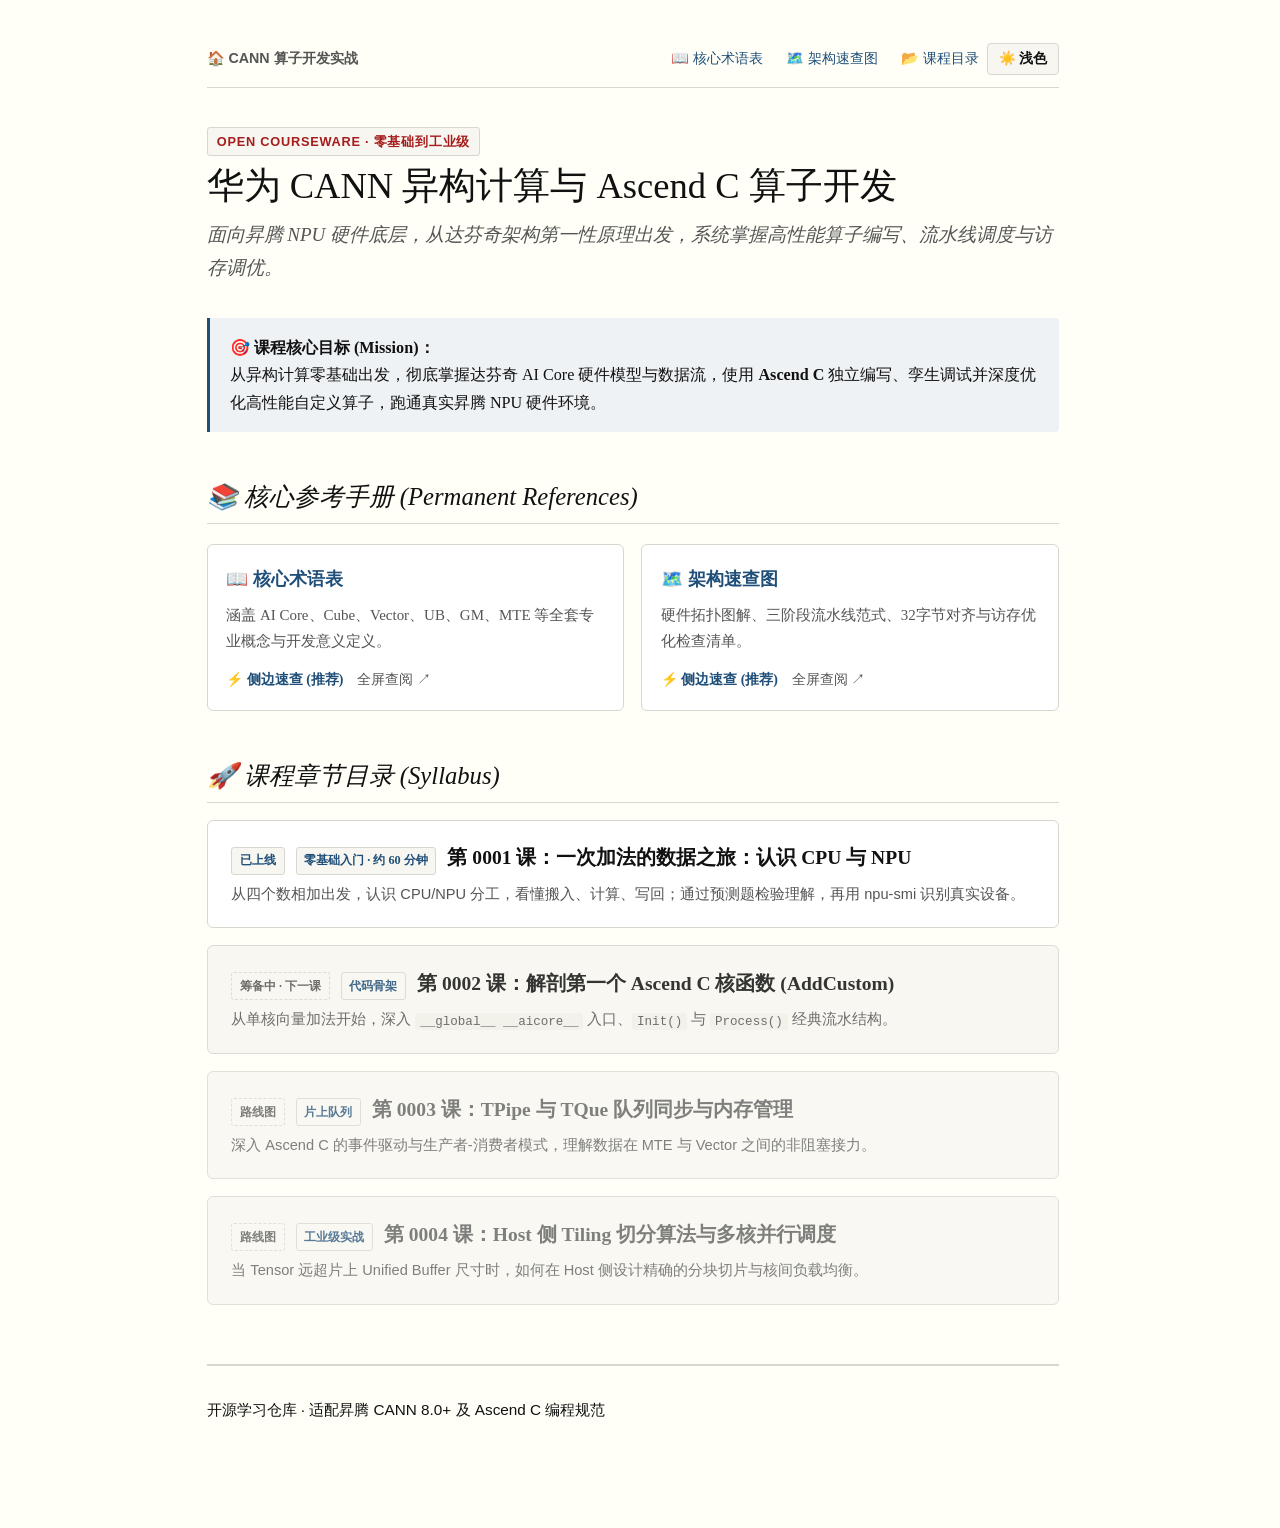
==== commit d6473f8e: "refactor(lesson-0001): reframe around 4-element addition dataflow to reduce cognitive load The initi" ====
--- a/index.html
+++ b/index.html
@@ -13,8 +13,8 @@
       }
     })();
   </script>
-  <link rel="stylesheet" href="./assets/style.css?v=20261025">
-  <script src="./assets/nav-drawer.js?v=20261025" defer></script>
+  <link rel="stylesheet" href="./assets/style.css?v=20261025c">
+  <script src="./assets/nav-drawer.js?v=20261027b" defer></script>
 </head>
 <body>
   <a href="#main-content" class="skip-link">跳至主要内容</a>
@@ -74,11 +74,11 @@
     <div class="lesson-card">
       <div>
         <span class="tag">已上线</span>
-        <span class="tag">硬件模型与数据流</span>
-        <a href="./lessons/0001-cann-stack-and-aicore.html">第 0001 课：初识异构计算与达芬奇 AI Core 数据流</a>
+        <span class="tag">零基础入门 · 约 60 分钟</span>
+        <a href="./lessons/0001-cann-stack-and-aicore.html">第 0001 课：一次加法的数据之旅：认识 CPU 与 NPU</a>
       </div>
       <div class="lesson-meta">
-        解密 NPU 核心算力：为什么 GPU/NPU 算子不能像 CPU 一样直接写指针？包含交互式流水线模拟器与真机探针练习。
+        从四个数相加出发，认识 CPU/NPU 分工，看懂搬入、计算、写回；通过预测题检验理解，再用 npu-smi 识别真实设备。
       </div>
     </div>
 
--- a/assets/style.css
+++ b/assets/style.css
@@ -692,27 +692,33 @@
   border-left: 1px solid var(--border);
   background: var(--surface);
   box-shadow: -6px 0 24px rgba(0, 0, 0, 0.2);
-  display: flex;
   flex-direction: column;
   font-family: var(--font-sans);
   box-sizing: border-box;
   padding: 0;
   overscroll-behavior: contain;
+  color: var(--ink);
+
+  /* Closed/Exit state: hidden and translated off-screen */
+  display: none;
   transform: translateX(100%);
-  color: var(--ink);
+  opacity: 0;
 
   /* MANDATORY: transition display and overlay for top-layer elements */
-  transition-property: transform, display, overlay;
+  transition-property: transform, opacity, display, overlay;
   transition-duration: 0.25s;
   transition-timing-function: cubic-bezier(0.16, 1, 0.3, 1);
   transition-behavior: allow-discrete;
 }
 
 dialog.drawer-dialog[open] {
+  display: flex;
   transform: translateX(0);
+  opacity: 1;
 
   @starting-style {
     transform: translateX(100%);
+    opacity: 0;
   }
 }
 
@@ -931,8 +937,972 @@
 }
 
 /* ==========================================================================
-   5. Responsive Breakpoints & Print Media
+   5. Interactive Diagrams, Animations & Zero-to-One Visual Components
    ========================================================================== */
+
+/* High-contrast focus ring per accessibility best practices */
+:where(a:any-link, button, [role="button"], input, .hw-node-btn, .term-hotspot):focus-visible {
+  outline: 2px solid var(--accent-blue);
+  outline-offset: 2px;
+}
+
+.visually-hidden:where(:not(:focus-within, :active)) {
+  position: absolute !important;
+  clip-path: inset(50%) !important;
+  overflow: hidden !important;
+  width: 1px !important;
+  height: 1px !important;
+  margin: -1px !important;
+  padding: 0 !important;
+  border: 0 !important;
+  white-space: nowrap !important;
+}
+
+/* 5.1 Zero-Background Analogy & CPU vs NPU Comparison */
+.analogy-grid {
+  display: grid;
+  grid-template-columns: repeat(auto-fit, minmax(260px, 1fr));
+  gap: 1rem;
+  margin: 1.25rem 0 1.6rem;
+  font-family: var(--font-sans);
+}
+
+.analogy-card {
+  background: var(--card-bg);
+  border: 1px solid var(--border);
+  border-radius: 6px;
+  padding: 1.1rem 1.2rem;
+  position: relative;
+}
+
+.analogy-card.highlight-card {
+  border-color: var(--accent-blue);
+  background: var(--surface-accent);
+}
+
+.analogy-card-header {
+  display: flex;
+  align-items: center;
+  justify-content: space-between;
+  gap: 0.5rem;
+  font-weight: 700;
+  font-size: 0.98rem;
+  margin-bottom: 0.55rem;
+}
+
+.analogy-pill {
+  font-size: 0.72rem;
+  padding: 0.15rem 0.5rem;
+  border-radius: 99px;
+  background: var(--surface);
+  border: 1px solid var(--border);
+  color: var(--ink-muted);
+  font-weight: 600;
+}
+
+.analogy-card.highlight-card .analogy-pill {
+  background: var(--accent-blue);
+  color: #ffffff;
+  border-color: var(--accent-blue);
+}
+
+/* Brick Mover Animation Track inside Analogy Card */
+.brick-demo {
+  background: var(--surface);
+  border: 1px dashed var(--border);
+  border-radius: 5px;
+  padding: 0.65rem 0.8rem;
+  margin: 0.65rem 0;
+  font-size: 0.8rem;
+}
+
+.brick-lane {
+  display: flex;
+  align-items: center;
+  gap: 0.35rem;
+  margin: 0.3rem 0;
+  font-family: var(--font-mono);
+  font-size: 0.76rem;
+}
+
+.brick-box {
+  display: inline-flex;
+  align-items: center;
+  justify-content: center;
+  padding: 0.15rem 0.4rem;
+  border-radius: 3px;
+  background: var(--card-bg);
+  border: 1px solid var(--border);
+  font-weight: 600;
+}
+
+.brick-box.parallel {
+  border-color: var(--accent-blue);
+  color: var(--accent-blue);
+  background: var(--surface-accent);
+  @media (prefers-reduced-motion: no-preference) {
+    animation: pulse-parallel 2.2s ease-in-out infinite;
+  }
+}
+
+@keyframes pulse-parallel {
+  0%, 100% { transform: scale(1); opacity: 0.9; }
+  50% { transform: scale(1.04); opacity: 1; }
+}
+
+/* 5.2 CANN Full-Stack Interactive Bridge */
+.cann-stack-box {
+  background: var(--card-bg);
+  border: 1px solid var(--border);
+  border-radius: 6px;
+  padding: 1.25rem;
+  margin: 1.4rem 0;
+  font-family: var(--font-sans);
+}
+
+.stack-layers {
+  display: flex;
+  flex-direction: column;
+  gap: 0.45rem;
+}
+
+.stack-layer-btn {
+  display: grid;
+  grid-template-columns: 170px 1fr auto;
+  align-items: center;
+  gap: 0.8rem;
+  width: 100%;
+  text-align: left;
+  padding: 0.7rem 1rem;
+  border-radius: 5px;
+  border: 1px solid var(--border);
+  background: var(--surface);
+  color: var(--ink);
+  cursor: pointer;
+  font-family: var(--font-sans);
+  transition: transform 0.15s ease, border-color 0.15s ease, background-color 0.15s ease;
+}
+
+.stack-layer-btn:hover,
+.stack-layer-btn.active {
+  border-color: var(--accent-blue);
+  background: var(--surface-accent);
+  transform: translateX(3px);
+}
+
+.stack-layer-btn.is-ours {
+  border-left: 4px solid var(--accent);
+}
+
+.stack-layer-name {
+  font-weight: 700;
+  font-size: 0.88rem;
+  color: var(--ink);
+}
+
+.stack-layer-desc {
+  font-size: 0.83rem;
+  color: var(--ink-muted);
+}
+
+.stack-layer-code {
+  font-family: var(--font-mono);
+  font-size: 0.76rem;
+  background: var(--code-bg);
+  padding: 0.2rem 0.5rem;
+  border-radius: 3px;
+  color: var(--accent-blue);
+  white-space: nowrap;
+}
+
+.stack-arrow {
+  text-align: center;
+  font-size: 0.78rem;
+  color: var(--ink-muted);
+  line-height: 1;
+  user-select: none;
+}
+
+/* 5.3 Geometric Unit Visual Cards (Scalar 0D / Vector 1D / Cube 2D-3D) */
+.unit-cards-grid {
+  display: grid;
+  grid-template-columns: repeat(3, 1fr);
+  gap: 1rem;
+  margin: 1.3rem 0;
+  font-family: var(--font-sans);
+}
+
+.unit-card {
+  background: var(--card-bg);
+  border: 1px solid var(--border);
+  border-radius: 6px;
+  padding: 1.1rem;
+  display: flex;
+  flex-direction: column;
+  justify-content: space-between;
+}
+
+.unit-card-top {
+  margin-bottom: 0.8rem;
+}
+
+.unit-dim-tag {
+  display: inline-block;
+  font-size: 0.72rem;
+  font-weight: 700;
+  padding: 0.12rem 0.45rem;
+  border-radius: 3px;
+  background: var(--surface-accent);
+  color: var(--accent-blue);
+  margin-bottom: 0.35rem;
+}
+
+.unit-card h3 {
+  margin: 0.1rem 0 0.25rem;
+  font-size: 1.02rem;
+}
+
+.unit-role-sub {
+  font-size: 0.8rem;
+  color: var(--accent);
+  font-weight: 600;
+  margin-bottom: 0.6rem;
+}
+
+.unit-visual-stage {
+  background: var(--surface);
+  border: 1px solid var(--border);
+  border-radius: 5px;
+  padding: 0.75rem;
+  min-height: 112px;
+  display: flex;
+  flex-direction: column;
+  align-items: center;
+  justify-content: center;
+  gap: 0.4rem;
+  margin-bottom: 0.75rem;
+}
+
+.geo-row {
+  display: flex;
+  gap: 3px;
+  align-items: center;
+}
+
+.geo-cell {
+  width: 24px;
+  height: 24px;
+  border-radius: 3px;
+  display: inline-flex;
+  align-items: center;
+  justify-content: center;
+  font-family: var(--font-mono);
+  font-size: 0.68rem;
+  font-weight: 700;
+  background: var(--card-bg);
+  border: 1.5px solid var(--accent-blue);
+  color: var(--accent-blue);
+}
+
+.geo-cell.scalar-cell {
+  width: 42px;
+  height: 32px;
+  border-color: #b45309;
+  color: #b45309;
+  background: light-dark(#fef3c7, #3b2a10);
+}
+
+.geo-cell.cube-cell {
+  width: 16px;
+  height: 16px;
+  border-color: var(--accent);
+  background: light-dark(#fee2e2, #3b1818);
+  color: var(--accent);
+  font-size: 0.55rem;
+}
+
+.cube-matrix-pair {
+  display: flex;
+  align-items: center;
+  gap: 0.4rem;
+}
+
+.cube-grid-4x4 {
+  display: grid;
+  grid-template-columns: repeat(4, 16px);
+  gap: 2px;
+}
+
+/* 5.4 Memory Wall: Warehouse (GM) vs Workbench (UB) Speed & Size Comparison */
+.memory-wall-box {
+  background: var(--card-bg);
+  border: 1px solid var(--border);
+  border-left: 4px solid var(--accent);
+  border-radius: 6px;
+  padding: 1.25rem 1.4rem;
+  margin: 1.5rem 0;
+  font-family: var(--font-sans);
+}
+
+.memory-compare-rows {
+  display: flex;
+  flex-direction: column;
+  gap: 0.9rem;
+  margin: 1rem 0;
+}
+
+.mem-tier-row {
+  background: var(--surface);
+  border: 1px solid var(--border);
+  border-radius: 5px;
+  padding: 0.85rem 1rem;
+}
+
+.mem-tier-head {
+  display: flex;
+  justify-content: space-between;
+  align-items: center;
+  flex-wrap: wrap;
+  gap: 0.4rem;
+  margin-bottom: 0.5rem;
+  font-size: 0.88rem;
+}
+
+.mem-bars-grid {
+  display: grid;
+  grid-template-columns: 72px 1fr 140px;
+  align-items: center;
+  gap: 0.6rem;
+  font-size: 0.78rem;
+  margin-top: 0.35rem;
+}
+
+.mem-bar-track {
+  height: 10px;
+  background: var(--card-bg);
+  border: 1px solid var(--border);
+  border-radius: 99px;
+  overflow: hidden;
+}
+
+.mem-bar-fill {
+  height: 100%;
+  border-radius: 99px;
+}
+
+.mem-bar-fill.gm-cap { width: 96%; background: var(--accent-blue); }
+.mem-bar-fill.gm-spd { width: 8%; background: var(--accent); }
+.mem-bar-fill.ub-cap { width: 3%; min-width: 8px; background: var(--accent-blue); }
+.mem-bar-fill.ub-spd { width: 98%; background: var(--success-border); }
+
+/* 5.5 Interactive SVG Architecture Explorer */
+.arch-explorer {
+  background: var(--card-bg);
+  border: 1px solid var(--border);
+  border-radius: 6px;
+  padding: 1.3rem;
+  margin: 1.5rem 0;
+  font-family: var(--font-sans);
+}
+
+.arch-quick-btns {
+  display: flex;
+  flex-wrap: wrap;
+  gap: 0.45rem;
+  margin-bottom: 1rem;
+}
+
+.hw-node-btn {
+  font-family: var(--font-sans);
+  font-size: 0.8rem;
+  font-weight: 600;
+  padding: 0.38rem 0.75rem;
+  border-radius: 4px;
+  border: 1px solid var(--border);
+  background: var(--surface);
+  color: var(--ink);
+  cursor: pointer;
+  min-height: 34px;
+  transition: background-color 0.15s ease, border-color 0.15s ease, color 0.15s ease;
+}
+
+.hw-node-btn:hover,
+.hw-node-btn.active {
+  background: var(--accent-blue);
+  border-color: var(--accent-blue);
+  color: #ffffff;
+}
+
+.arch-svg-stage {
+  background: var(--surface);
+  border: 1px solid var(--border);
+  border-radius: 6px;
+  padding: 0.75rem;
+  overflow-x: auto;
+}
+
+.arch-svg {
+  width: 100%;
+  height: auto;
+  max-height: 360px;
+  display: block;
+}
+
+.arch-svg .svg-hw-group {
+  cursor: pointer;
+  transition: opacity 0.15s ease;
+}
+
+.arch-svg .svg-hw-group rect.hw-rect {
+  transition: stroke-width 0.15s ease, stroke 0.15s ease;
+}
+
+.arch-svg .svg-hw-group:hover rect.hw-rect,
+.arch-svg .svg-hw-group.active-hw rect.hw-rect {
+  stroke: var(--accent);
+  stroke-width: 3px;
+}
+
+.arch-svg .flow-dash {
+  stroke-dasharray: 6 4;
+  @media (prefers-reduced-motion: no-preference) {
+    animation: dash-march 1.2s linear infinite;
+  }
+}
+
+@keyframes dash-march {
+  to {
+    stroke-dashoffset: -20;
+  }
+}
+
+.arch-detail-panel {
+  margin-top: 1rem;
+  background: var(--surface-accent);
+  border: 1px solid var(--border);
+  border-left: 4px solid var(--accent-blue);
+  border-radius: 0 5px 5px 0;
+  padding: 0.95rem 1.15rem;
+  font-size: 0.88rem;
+}
+
+.arch-detail-title {
+  font-weight: 700;
+  font-size: 0.98rem;
+  color: var(--accent-blue);
+  margin-bottom: 0.35rem;
+}
+
+/* 5.6 Animated Dataflow & Code Sync Workbench */
+.pipeline-workbench {
+  background: var(--surface);
+  border: 1px solid var(--border);
+  border-radius: 6px;
+  padding: 1.35rem;
+  margin: 1.6rem 0;
+  font-family: var(--font-sans);
+}
+
+.workbench-toolbar {
+  display: flex;
+  flex-wrap: wrap;
+  justify-content: space-between;
+  align-items: center;
+  gap: 0.6rem;
+  margin-bottom: 1.1rem;
+}
+
+.sim-play-btn {
+  font-family: var(--font-sans);
+  font-size: 0.85rem;
+  font-weight: 700;
+  padding: 0.48rem 0.9rem;
+  border-radius: 4px;
+  border: 1px solid var(--accent);
+  background: var(--accent);
+  color: #ffffff;
+  cursor: pointer;
+  min-height: 40px;
+  transition: opacity 0.15s ease;
+}
+
+.sim-play-btn:hover {
+  opacity: 0.9;
+}
+
+.workbench-split {
+  display: grid;
+  grid-template-columns: 1.15fr 0.85fr;
+  gap: 1rem;
+  align-items: stretch;
+}
+
+/* Visual Chip Stage */
+.chip-stage {
+  background: var(--card-bg);
+  border: 1px solid var(--border);
+  border-radius: 6px;
+  padding: 1rem;
+  display: flex;
+  flex-direction: column;
+  justify-content: space-between;
+  gap: 0.75rem;
+  position: relative;
+  overflow: hidden;
+}
+
+.hw-zone {
+  border: 1.5px solid var(--border);
+  border-radius: 6px;
+  padding: 0.7rem 0.85rem;
+  background: var(--surface);
+  transition: border-color 0.25s ease, box-shadow 0.25s ease;
+}
+
+.hw-zone.zone-active {
+  border-color: var(--accent);
+  box-shadow: 0 0 0 2px rgba(166, 28, 28, 0.15);
+}
+
+.hw-zone-header {
+  display: flex;
+  justify-content: space-between;
+  align-items: center;
+  font-size: 0.78rem;
+  font-weight: 700;
+  color: var(--ink-muted);
+  margin-bottom: 0.45rem;
+}
+
+.tensor-row {
+  display: flex;
+  align-items: center;
+  justify-content: space-between;
+  gap: 0.4rem;
+  padding: 0.3rem 0.5rem;
+  margin: 0.25rem 0;
+  background: var(--card-bg);
+  border: 1px solid var(--border);
+  border-radius: 4px;
+  font-family: var(--font-mono);
+  font-size: 0.76rem;
+  transition: border-color 0.25s ease, background-color 0.25s ease, transform 0.25s ease;
+}
+
+.tensor-row.row-highlight {
+  border-color: var(--accent-blue);
+  background: var(--surface-accent);
+  transform: scale(1.01);
+}
+
+.tensor-row.row-computed {
+  border-color: var(--success-border);
+  background: var(--success-bg);
+  color: var(--success-ink);
+}
+
+.tensor-vals {
+  display: inline-flex;
+  gap: 0.25rem;
+}
+
+.val-chip {
+  display: inline-block;
+  padding: 0.08rem 0.32rem;
+  border-radius: 3px;
+  background: var(--surface);
+  border: 1px solid var(--border);
+  font-weight: 600;
+}
+
+/* MTE Bus Corridor between GM and UB */
+.mte-corridor {
+  display: grid;
+  grid-template-columns: 1fr 1fr;
+  gap: 0.6rem;
+  padding: 0.35rem 0.5rem;
+  background: var(--surface-accent);
+  border: 1px dashed var(--border);
+  border-radius: 5px;
+  font-size: 0.76rem;
+  text-align: center;
+}
+
+.mte-channel {
+  padding: 0.35rem 0.5rem;
+  border-radius: 4px;
+  background: var(--card-bg);
+  border: 1px solid var(--border);
+  color: var(--ink-muted);
+  font-weight: 600;
+  transition: background-color 0.25s ease, border-color 0.25s ease, color 0.25s ease, transform 0.25s ease;
+}
+
+.mte-channel.channel-active {
+  background: var(--accent-blue);
+  border-color: var(--accent-blue);
+  color: #ffffff;
+  @media (prefers-reduced-motion: no-preference) {
+    transform: translateY(-2px);
+  }
+}
+
+/* Code Synchronizer Pane */
+.code-sync-pane {
+  background: #1d2021;
+  color: #ebdbb2;
+  border: 1px solid var(--border);
+  border-radius: 6px;
+  padding: 0.9rem 1rem;
+  display: flex;
+  flex-direction: column;
+  justify-content: space-between;
+  font-family: var(--font-mono);
+  font-size: 0.78rem;
+}
+
+.cpu-bad-box {
+  background: rgba(248, 81, 73, 0.12);
+  border: 1px solid rgba(248, 81, 73, 0.45);
+  border-radius: 4px;
+  padding: 0.5rem 0.65rem;
+  margin-bottom: 0.75rem;
+  color: #ffb4ab;
+  font-size: 0.74rem;
+}
+
+.ascend-code-lines {
+  display: flex;
+  flex-direction: column;
+  gap: 0.3rem;
+}
+
+.sync-code-block {
+  padding: 0.45rem 0.6rem;
+  border-radius: 4px;
+  border-left: 3px solid transparent;
+  background: rgba(255, 255, 255, 0.03);
+  color: #a89984;
+  transition: background-color 0.2s ease, border-color 0.2s ease, color 0.2s ease, transform 0.2s ease;
+  cursor: pointer;
+}
+
+.sync-code-block.code-active {
+  background: rgba(88, 166, 255, 0.18);
+  border-left-color: #58a6ff;
+  color: #ffffff;
+  @media (prefers-reduced-motion: no-preference) {
+    transform: translateX(3px);
+  }
+}
+
+.sync-code-comment {
+  color: #8ec07c;
+  font-size: 0.72rem;
+  display: block;
+  margin-bottom: 0.15rem;
+}
+
+/* 5.7 Tiling & Pipeline Overlap Gantt Visualizer */
+.gantt-panel {
+  background: var(--card-bg);
+  border: 1px solid var(--border);
+  border-radius: 6px;
+  padding: 1.25rem;
+  margin: 1.4rem 0;
+  font-family: var(--font-sans);
+}
+
+.gantt-header {
+  display: flex;
+  justify-content: space-between;
+  align-items: center;
+  flex-wrap: wrap;
+  gap: 0.6rem;
+  margin-bottom: 1rem;
+}
+
+.gantt-mode-btns {
+  display: flex;
+  gap: 0.5rem;
+  flex-wrap: wrap;
+}
+
+.gantt-grid {
+  display: flex;
+  flex-direction: column;
+  gap: 0.55rem;
+  margin-bottom: 0.9rem;
+}
+
+.gantt-row {
+  display: grid;
+  grid-template-columns: 145px 1fr;
+  align-items: center;
+  gap: 0.6rem;
+}
+
+.gantt-row-label {
+  font-size: 0.8rem;
+  font-weight: 700;
+  color: var(--ink);
+}
+
+.gantt-slots {
+  display: grid;
+  grid-template-columns: repeat(9, 1fr);
+  gap: 4px;
+  background: var(--surface);
+  padding: 4px;
+  border-radius: 5px;
+  border: 1px solid var(--border);
+}
+
+.gantt-slot {
+  height: 30px;
+  border-radius: 3px;
+  display: flex;
+  align-items: center;
+  justify-content: center;
+  font-family: var(--font-mono);
+  font-size: 0.7rem;
+  font-weight: 700;
+  background: transparent;
+  color: var(--ink-muted);
+  border: 1px dashed var(--border);
+  transition: transform 0.25s ease, background-color 0.25s ease, opacity 0.25s ease;
+}
+
+.gantt-slot.tile-0 {
+  background: light-dark(#dbeafe, #1e3a5f);
+  border: 1px solid var(--accent-blue);
+  color: var(--accent-blue);
+}
+
+.gantt-slot.tile-1 {
+  background: light-dark(#fef3c7, #452c0c);
+  border: 1px solid #d97706;
+  color: light-dark(#b45309, #fbbf24);
+}
+
+.gantt-slot.tile-2 {
+  background: light-dark(#dcfce7, #143821);
+  border: 1px solid var(--success-border);
+  color: var(--success-ink);
+}
+
+/* 5.8 Interactive npu-smi Terminal Output Explorer */
+.term-explorer {
+  background: #16181d;
+  color: #d8dee9;
+  border: 1px solid var(--border);
+  border-radius: 6px;
+  overflow: hidden;
+  margin: 1.3rem 0;
+  font-family: var(--font-mono);
+}
+
+.term-topbar {
+  background: #21252b;
+  padding: 0.55rem 0.9rem;
+  display: flex;
+  justify-content: space-between;
+  align-items: center;
+  border-bottom: 1px solid #333842;
+  font-family: var(--font-sans);
+  font-size: 0.8rem;
+  color: #9da5b4;
+}
+
+.term-dots {
+  display: inline-flex;
+  gap: 6px;
+}
+
+.term-dot {
+  width: 10px;
+  height: 10px;
+  border-radius: 50%;
+  background: #4b5263;
+}
+
+.term-body {
+  padding: 1rem 1.1rem;
+  font-size: 0.78rem;
+  line-height: 1.6;
+  overflow-x: auto;
+}
+
+.term-hotspot {
+  display: inline-block;
+  background: rgba(88, 166, 255, 0.16);
+  border: 1px solid #58a6ff;
+  color: #79c0ff;
+  border-radius: 3px;
+  padding: 0 0.3rem;
+  cursor: pointer;
+  font-family: inherit;
+  font-size: inherit;
+  font-weight: 700;
+  transition: background-color 0.15s ease, color 0.15s ease;
+}
+
+.term-hotspot:hover,
+.term-hotspot.active {
+  background: #58a6ff;
+  color: #0d1117;
+}
+
+.term-inspector {
+  background: #21252b;
+  border-top: 1px solid #333842;
+  padding: 0.85rem 1.1rem;
+  font-family: var(--font-sans);
+  font-size: 0.86rem;
+  color: #e6edf3;
+}
+
+/* First lesson: guided main path, optional detail, and learner notes. */
+.lesson-small, .section-time {
+  font-family: var(--font-sans);
+  font-size: 0.85rem;
+  color: var(--ink-muted);
+}
+.section-time {
+  display: inline-block;
+  margin-left: 0.4rem;
+  font-weight: 400;
+}
+.lesson-route {
+  display: flex;
+  flex-wrap: wrap;
+  gap: 0.5rem 1rem;
+  padding: 1rem 0;
+  font-family: var(--font-sans);
+  font-size: 0.9rem;
+}
+.lesson-route a { color: var(--accent-blue); }
+.lesson-details {
+  margin: 1rem 0;
+  border: 1px solid var(--border);
+  border-radius: 6px;
+  background: var(--card-bg);
+  padding: 0.9rem 1rem;
+  min-width: 0;
+}
+.lesson-details > summary {
+  cursor: pointer;
+  font-family: var(--font-sans);
+  font-weight: 600;
+  color: var(--accent-blue);
+}
+.lesson-details[open] > summary { margin-bottom: 0.9rem; }
+.lesson-details > :last-child { margin-bottom: 0; }
+.addition-example {
+  padding: 1rem 1.2rem;
+  border: 1px solid var(--border);
+  border-left: 4px solid var(--accent-blue);
+  border-radius: 6px;
+  background: var(--surface);
+}
+.addition-example > div {
+  display: flex;
+  flex-wrap: wrap;
+  align-items: baseline;
+  gap: 0.5rem 1.5rem;
+  padding: 0.25rem 0;
+}
+.addition-example code { white-space: pre; }
+.mem-tier-row p { margin: 0.4rem 0 0; }
+.data-steps li, .completion-list li { margin: 0.5rem 0; }
+.code-preview .sync-code-block {
+  width: 100%;
+  border-top: 0;
+  border-right: 0;
+  border-bottom: 0;
+  text-align: left;
+  font: inherit;
+  overflow-wrap: anywhere;
+}
+.code-preview .sync-code-block code {
+  background: transparent;
+  color: inherit;
+  padding: 0;
+}
+.pipeline-workbench .hw-zone-header { flex-wrap: wrap; gap: 0.25rem; }
+.pipeline-workbench .tensor-row { flex-wrap: wrap; }
+.pipeline-workbench .chip-stage { min-width: 0; }
+.pipeline-workbench .sim-status { margin-top: 1rem; }
+.terminal-sample {
+  margin: 0;
+  padding: 0;
+  border: 0;
+  background: transparent;
+  color: inherit;
+}
+.learning-record {
+  padding: 1.2rem;
+  background: var(--surface);
+  border: 1px solid var(--border);
+  border-radius: 6px;
+  font-family: var(--font-sans);
+}
+.learning-record h3 { margin-top: 0; }
+.record-grid {
+  display: grid;
+  grid-template-columns: repeat(3, minmax(0, 1fr));
+  gap: 1rem;
+  margin-bottom: 1rem;
+}
+.learning-record label { display: block; font-size: 0.88rem; font-weight: 600; }
+.learning-record input, .learning-record textarea {
+  display: block;
+  width: 100%;
+  margin-top: 0.4rem;
+  padding: 0.65rem;
+  border: 1px solid var(--border);
+  border-radius: 4px;
+  background: var(--card-bg);
+  color: var(--ink);
+  font: inherit;
+  font-size: 0.9rem;
+}
+.learning-record textarea { resize: vertical; }
+button.term-chip { font: inherit; font-size: 0.92em; border: 0; border-bottom: 2px dotted var(--accent-blue); }
+:is(button, summary, input, textarea, a):focus-visible {
+  outline: 2px solid var(--accent-blue);
+  outline-offset: 3px;
+}
+main section { scroll-margin-top: 1rem; }
+@media (max-width: 640px) {
+  .record-grid { grid-template-columns: 1fr; }
+  .pipeline-workbench { padding: 0.75rem; }
+  .pipeline-workbench .chip-stage { padding: 0.65rem; }
+  .pipeline-workbench .hw-zone { padding: 0.6rem; }
+  .pipeline-workbench .mte-corridor { grid-template-columns: 1fr; }
+  .lesson-details { padding: 0.75rem; }
+}
+
+/* ==========================================================================
+   6. Responsive Breakpoints & Print Media
+   ========================================================================== */
+@media (max-width: 760px) {
+  .unit-cards-grid,
+  .workbench-split {
+    grid-template-columns: 1fr;
+  }
+  .stack-layer-btn {
+    grid-template-columns: 1fr;
+    gap: 0.3rem;
+  }
+  .gantt-row {
+    grid-template-columns: 1fr;
+  }
+  .mem-bars-grid {
+    grid-template-columns: 65px 1fr;
+  }
+}
+
 @media (max-width: 640px) {
   .lesson-flow-nav {
     grid-template-columns: 1fr;
